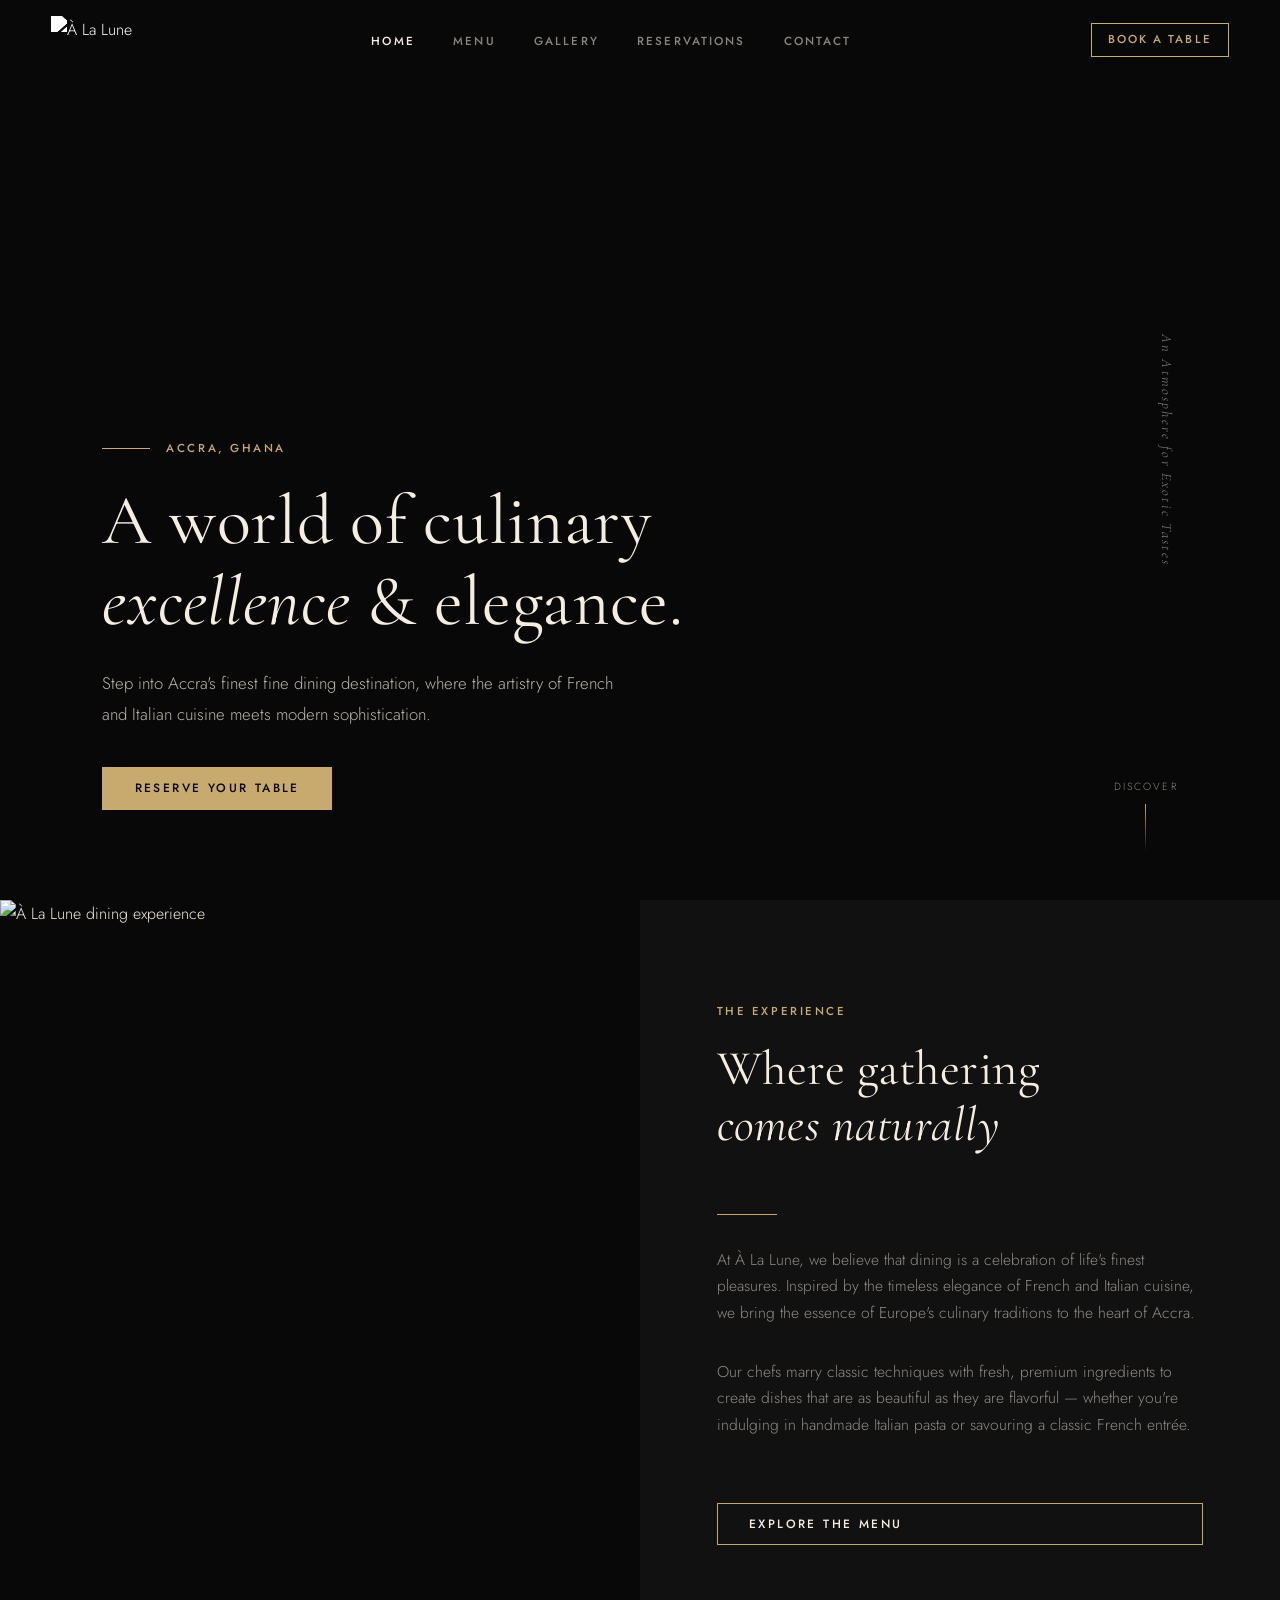
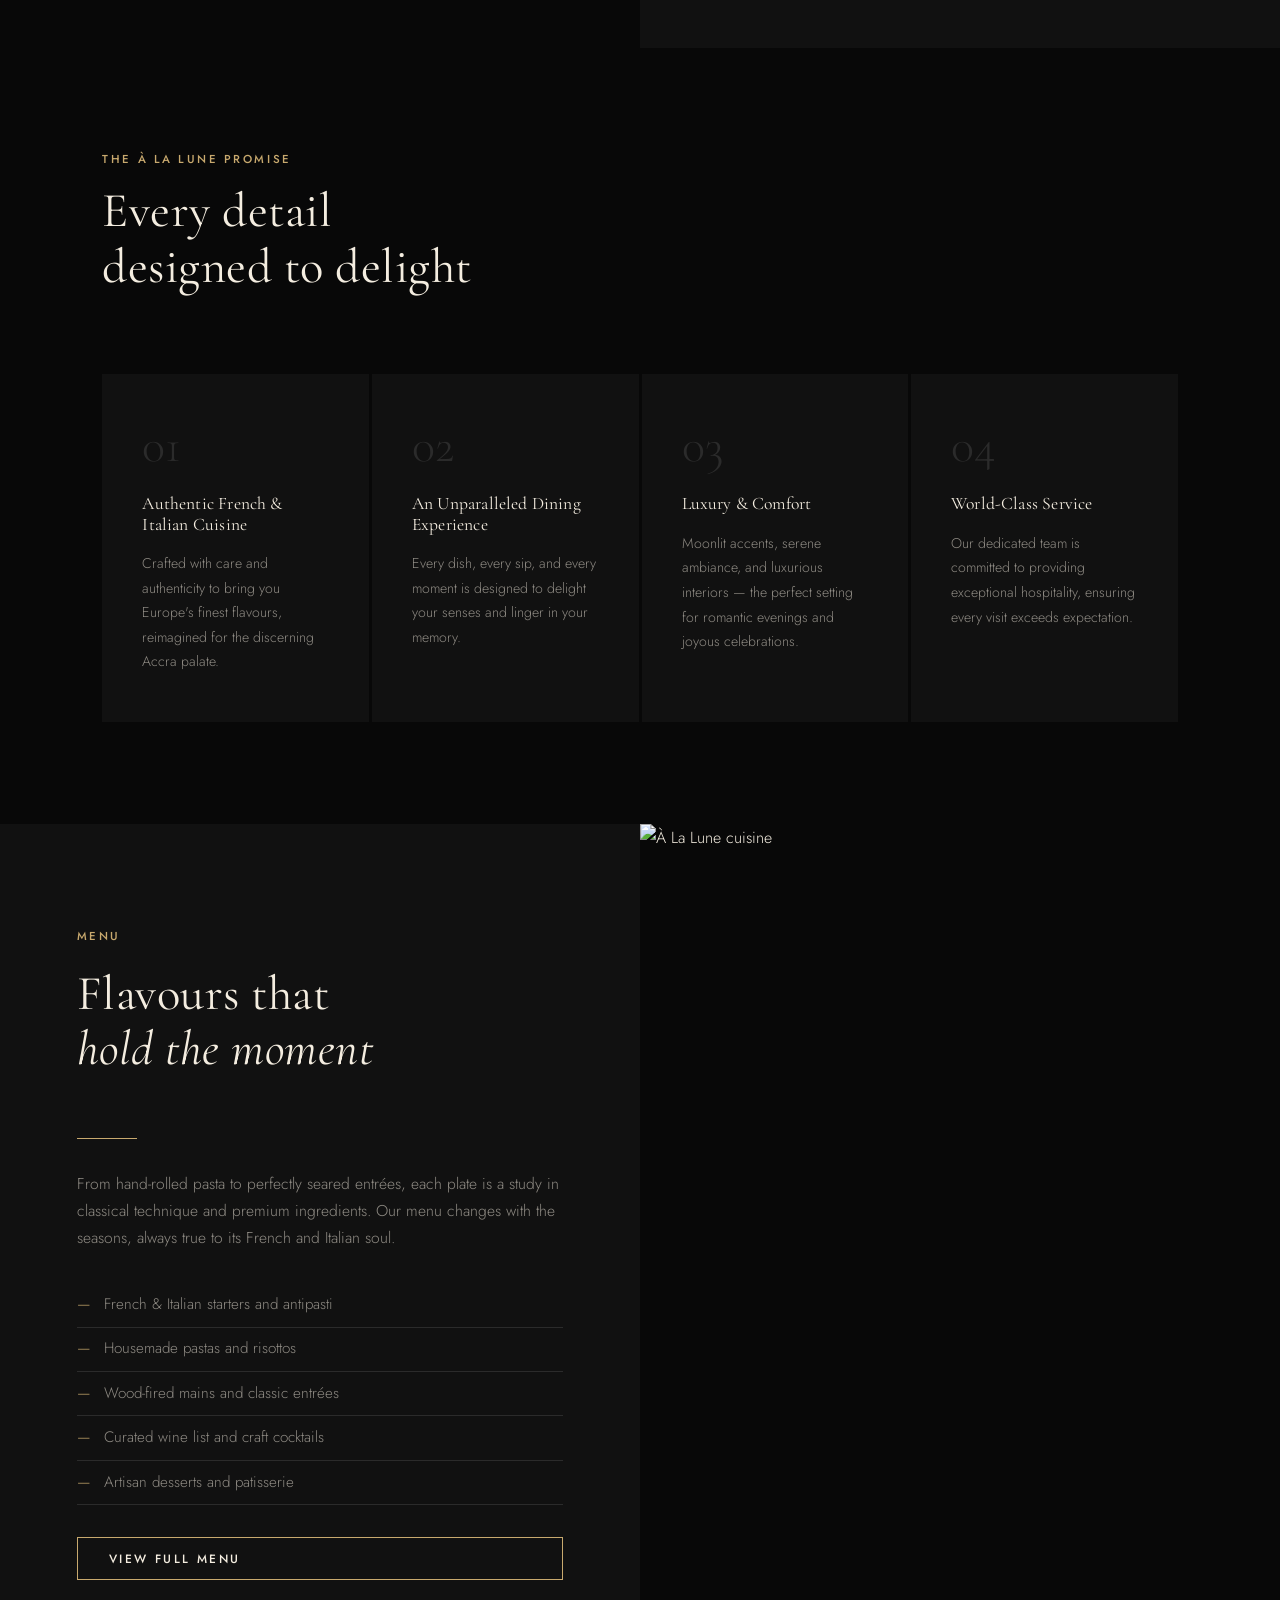
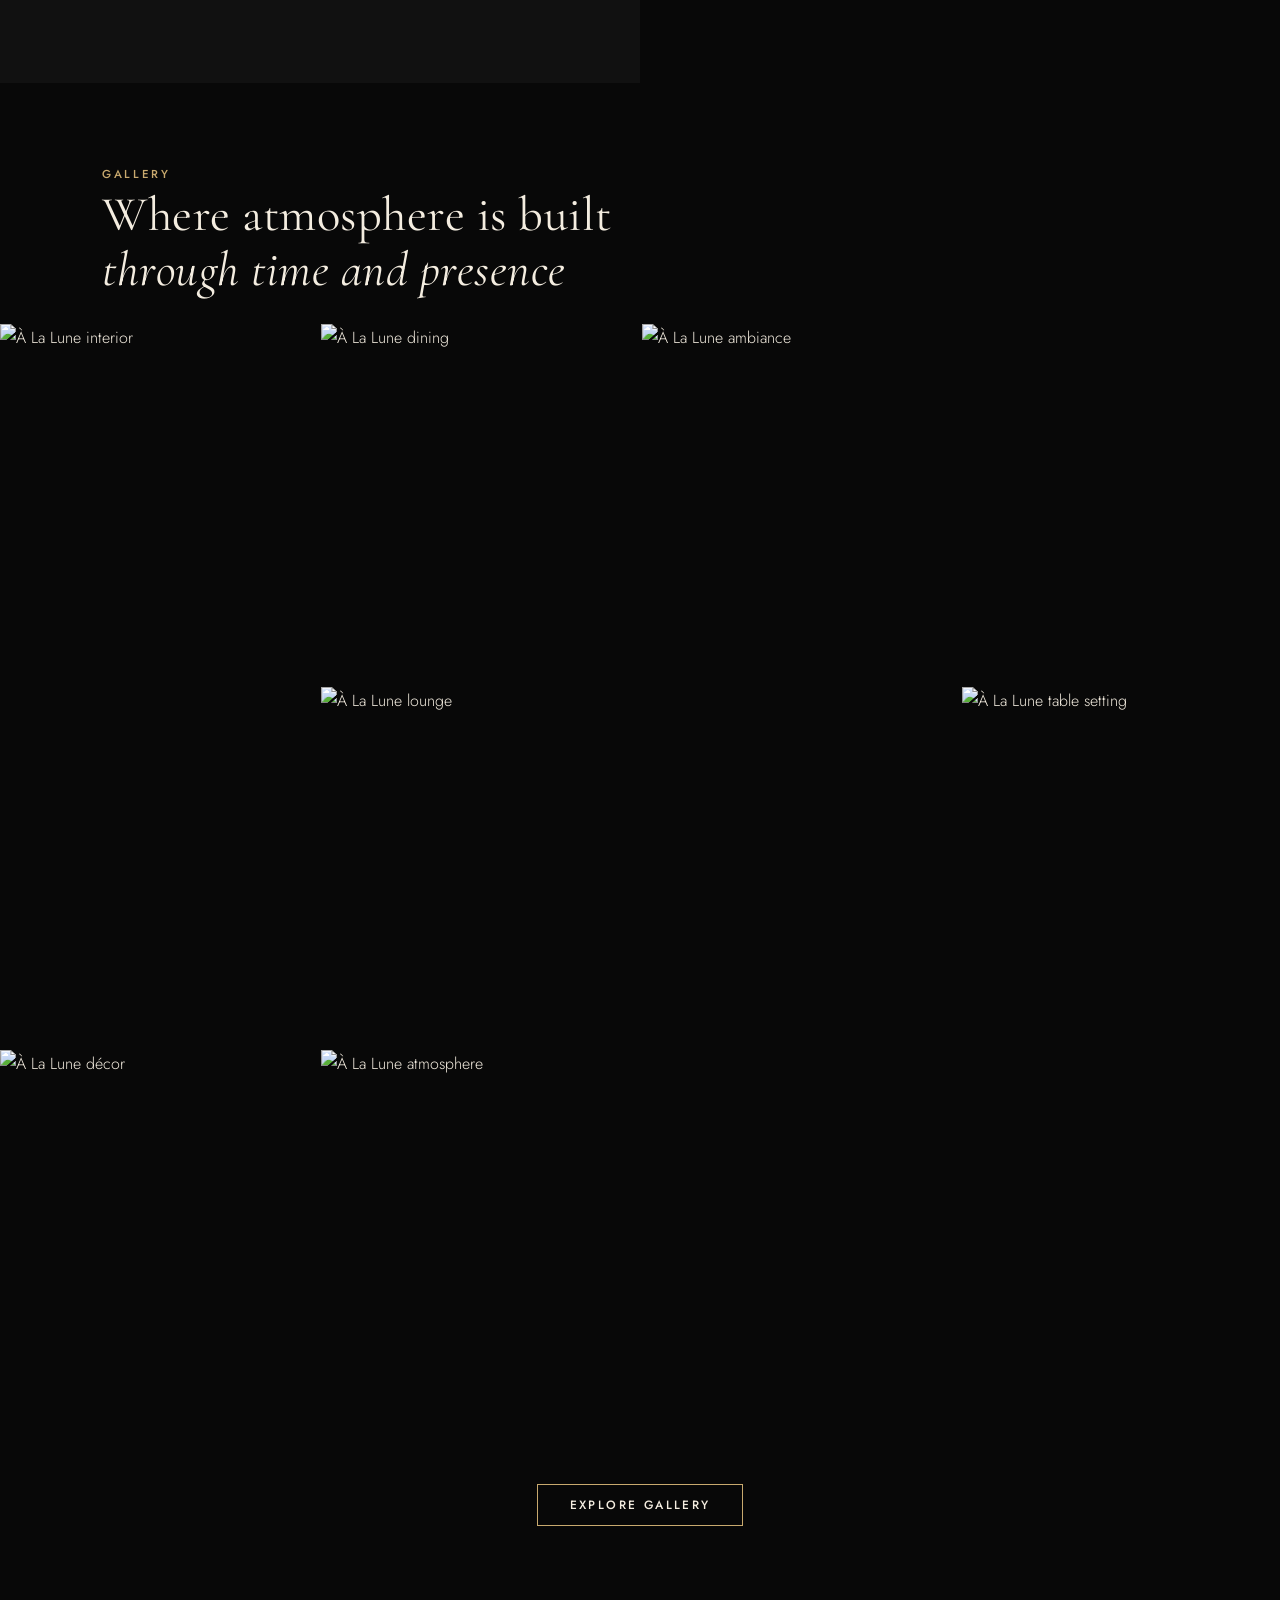
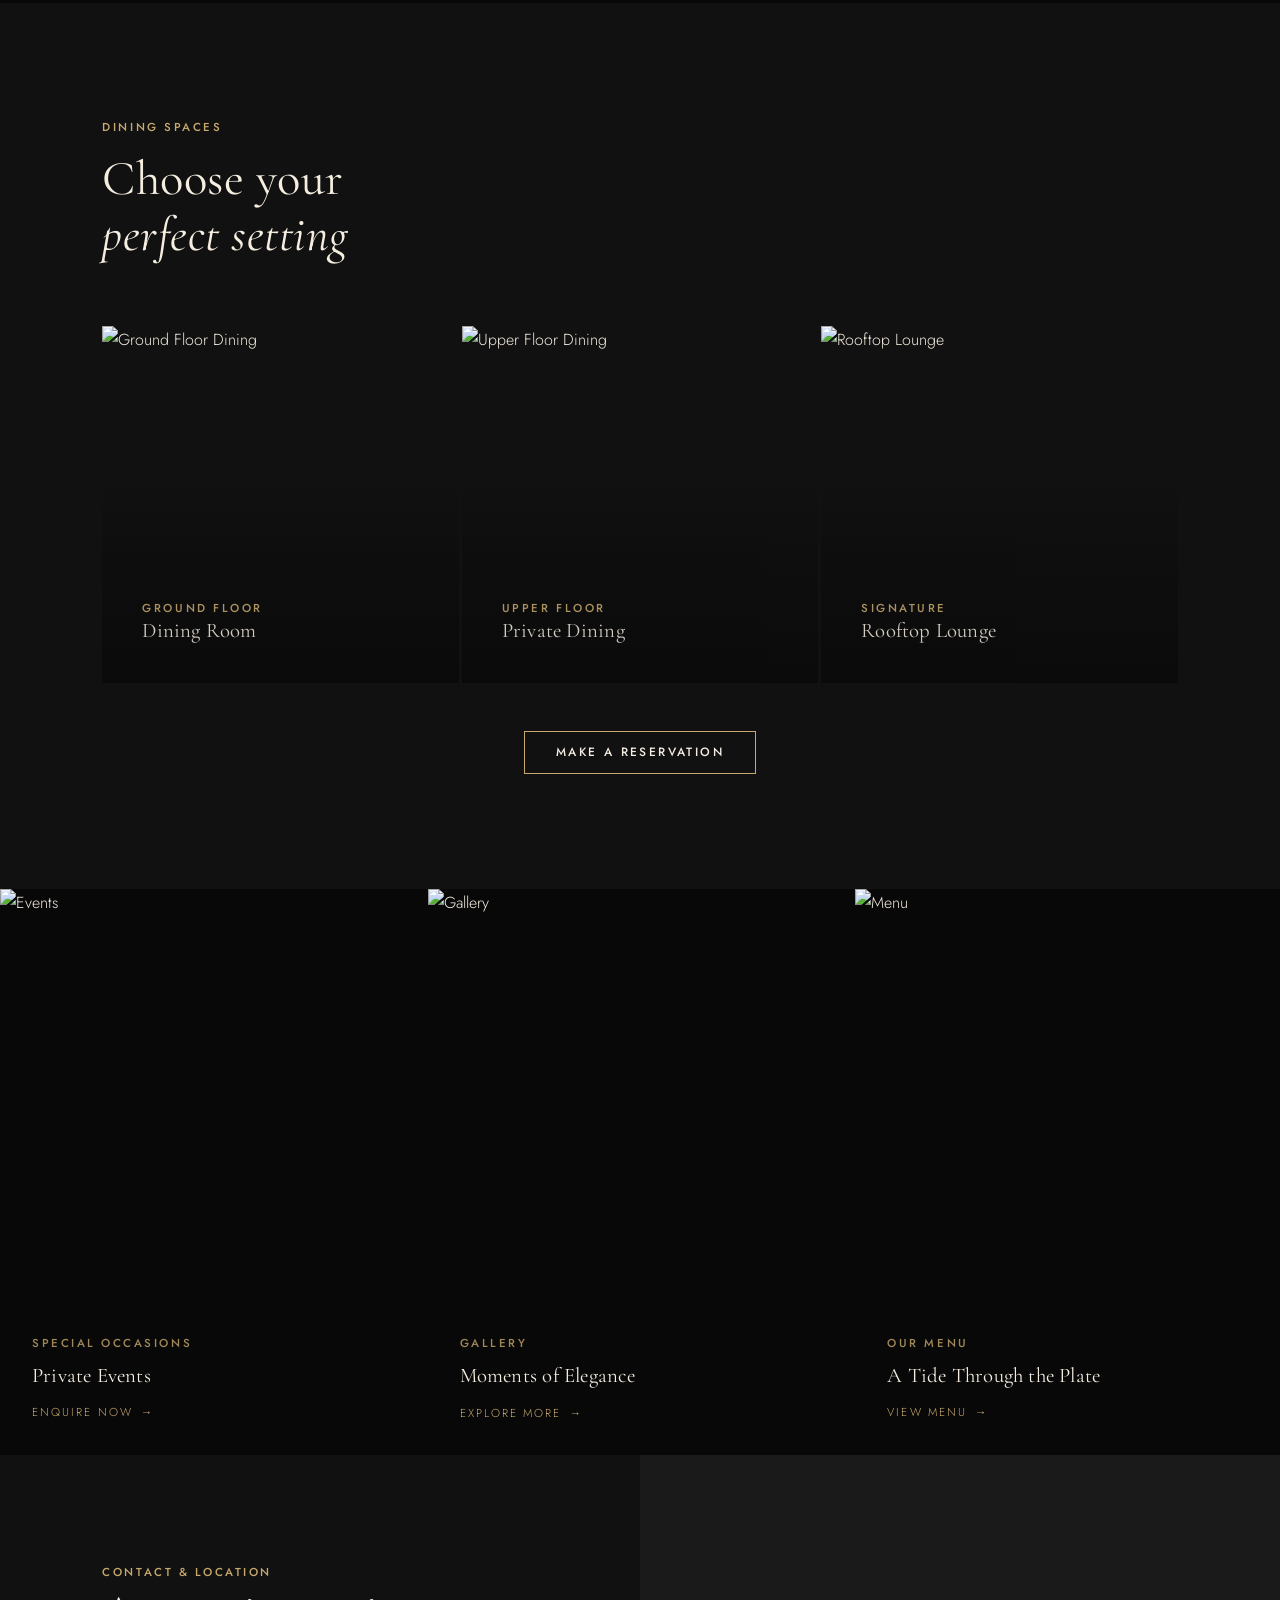
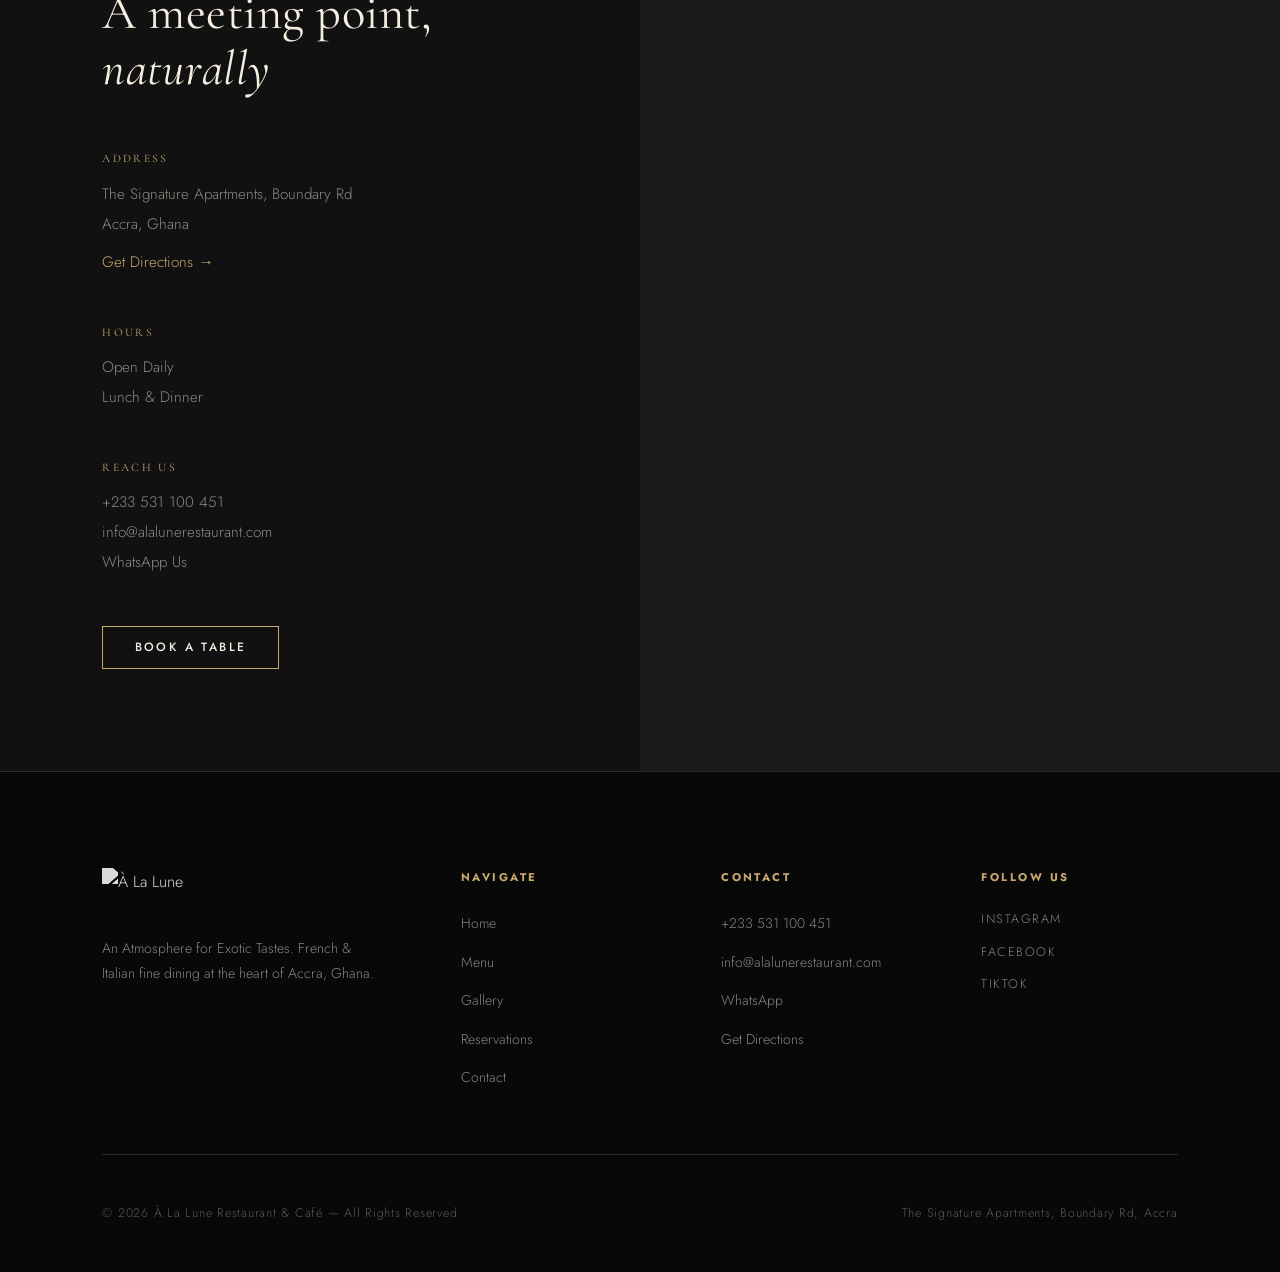
==== index.html @ 57cb0e0a "feat: initial À La Lune website rebuild - 5-page static site (index, menu, gallery, reservations, co" ====
<!DOCTYPE html>
<html lang="en">
<head>
  <meta charset="UTF-8" />
  <meta name="viewport" content="width=device-width, initial-scale=1.0" />
  <title>À La Lune Restaurant — An Atmosphere for Exotic Tastes</title>
  <meta name="description" content="Accra's finest French & Italian fine dining destination. Step into timeless elegance at À La Lune Restaurant & Café." />

  <!-- Fonts -->
  <link rel="preconnect" href="https://fonts.googleapis.com" />
  <link rel="preconnect" href="https://fonts.gstatic.com" crossorigin />
  <link href="https://fonts.googleapis.com/css2?family=Cormorant+Garamond:ital,wght@0,300;0,400;0,500;1,300;1,400&family=Jost:wght@200;300;400;500&display=swap" rel="stylesheet" />

  <link rel="stylesheet" href="css/styles.css" />
  <link rel="icon" href="media/Official-Logo.png" />
</head>
<body>

  <!-- ===== NAV ===== -->
  <nav class="site-nav">
    <a href="index.html" class="nav-logo">
      <img src="https://alalunerestaurant.com/wp-content/uploads/2024/12/Official-Logo.png" alt="À La Lune" />
    </a>

    <ul class="nav-links">
      <li><a href="index.html" class="active">Home</a></li>
      <li><a href="menu.html">Menu</a></li>
      <li><a href="gallery.html">Gallery</a></li>
      <li><a href="reservations.html">Reservations</a></li>
      <li><a href="contact.html">Contact</a></li>
    </ul>

    <div class="nav-right">
      <a href="reservations.html" class="nav-book">Book a Table</a>
      <button class="nav-toggle" aria-label="Open menu">
        <span></span><span></span><span></span>
      </button>
    </div>
  </nav>

  <!-- Mobile Drawer -->
  <div class="nav-overlay"></div>
  <nav class="nav-drawer">
    <button class="drawer-close" aria-label="Close">✕</button>
    <a href="index.html">Home</a>
    <a href="menu.html">Menu</a>
    <a href="gallery.html">Gallery</a>
    <a href="reservations.html">Reservations</a>
    <a href="contact.html">Contact</a>
  </nav>

  <!-- ===== HERO ===== -->
  <section class="hero">
    <div class="hero-bg"
         data-src="https://alalunerestaurant.com/wp-content/uploads/2025/02/a-la-lune-welcome-new.jpg"
         style="background-image: url('https://alalunerestaurant.com/wp-content/uploads/2025/02/a-la-lune-welcome-new.jpg');"></div>
    <div class="hero-overlay"></div>

    <div class="hero-content">
      <div class="hero-eyebrow">
        <span class="label">Accra, Ghana</span>
      </div>
      <h1>A world of culinary<br /><em>excellence</em> &amp; elegance.</h1>
      <p>Step into Accra's finest fine dining destination, where the artistry of French and Italian cuisine meets modern sophistication.</p>
      <a href="reservations.html" class="btn btn-solid">Reserve Your Table</a>
    </div>

    <span class="hero-tagline">An Atmosphere for Exotic Tastes</span>
    <div class="scroll-hint">Discover</div>
  </section>

  <!-- ===== INTRO / EXPERIENCE ===== -->
  <section class="split">
    <div class="split-img">
      <img src="https://alalunerestaurant.com/wp-content/uploads/2025/02/a-la-lune-about-us.jpg"
           alt="À La Lune dining experience"
           loading="lazy" />
    </div>
    <div class="split-text">
      <span class="label">The Experience</span>
      <h2>Where gathering<br /><em>comes naturally</em></h2>
      <div class="divider"></div>
      <p>At À La Lune, we believe that dining is a celebration of life's finest pleasures. Inspired by the timeless elegance of French and Italian cuisine, we bring the essence of Europe's culinary traditions to the heart of Accra.</p>
      <p>Our chefs marry classic techniques with fresh, premium ingredients to create dishes that are as beautiful as they are flavorful — whether you're indulging in handmade Italian pasta or savouring a classic French entrée.</p>
      <a href="menu.html" class="btn mt-2">Explore the Menu</a>
    </div>
  </section>

  <!-- ===== PROMISES ===== -->
  <section class="promises">
    <div class="section-header fade-up">
      <span class="label">The À La Lune Promise</span>
      <h2>Every detail<br />designed to delight</h2>
    </div>
    <div class="promises-grid">
      <div class="promise-item fade-up">
        <div class="promise-num">01</div>
        <h4>Authentic French &amp; Italian Cuisine</h4>
        <p>Crafted with care and authenticity to bring you Europe's finest flavours, reimagined for the discerning Accra palate.</p>
      </div>
      <div class="promise-item fade-up">
        <div class="promise-num">02</div>
        <h4>An Unparalleled Dining Experience</h4>
        <p>Every dish, every sip, and every moment is designed to delight your senses and linger in your memory.</p>
      </div>
      <div class="promise-item fade-up">
        <div class="promise-num">03</div>
        <h4>Luxury &amp; Comfort</h4>
        <p>Moonlit accents, serene ambiance, and luxurious interiors — the perfect setting for romantic evenings and joyous celebrations.</p>
      </div>
      <div class="promise-item fade-up">
        <div class="promise-num">04</div>
        <h4>World-Class Service</h4>
        <p>Our dedicated team is committed to providing exceptional hospitality, ensuring every visit exceeds expectation.</p>
      </div>
    </div>
  </section>

  <!-- ===== MENU PREVIEW ===== -->
  <section class="split reverse">
    <div class="split-img">
      <img src="https://alalunerestaurant.com/wp-content/uploads/2024/12/la_0000_DSC_7883.jpg"
           alt="À La Lune cuisine"
           loading="lazy" />
    </div>
    <div class="split-text">
      <span class="label">Menu</span>
      <h2>Flavours that<br /><em>hold the moment</em></h2>
      <div class="divider"></div>
      <p>From hand-rolled pasta to perfectly seared entrées, each plate is a study in classical technique and premium ingredients. Our menu changes with the seasons, always true to its French and Italian soul.</p>
      <ul>
        <li>French &amp; Italian starters and antipasti</li>
        <li>Housemade pastas and risottos</li>
        <li>Wood-fired mains and classic entrées</li>
        <li>Curated wine list and craft cocktails</li>
        <li>Artisan desserts and patisserie</li>
      </ul>
      <a href="menu.html" class="btn">View Full Menu</a>
    </div>
  </section>

  <!-- ===== GALLERY GRID ===== -->
  <section class="section-flush">
    <div style="padding: 6vw 8vw 2vw;" class="fade-up">
      <span class="label">Gallery</span>
      <h2>Where atmosphere is built<br /><em>through time and presence</em></h2>
    </div>
    <div class="gallery-grid">
      <div class="g-item tall">
        <img src="https://alalunerestaurant.com/wp-content/uploads/2024/12/la_0001_DSC_7782-1.jpg" alt="À La Lune interior" loading="lazy" />
      </div>
      <div class="g-item">
        <img src="https://alalunerestaurant.com/wp-content/uploads/2024/12/la_0002_DSC_7771.jpg" alt="À La Lune dining" loading="lazy" />
      </div>
      <div class="g-item">
        <img src="https://alalunerestaurant.com/wp-content/uploads/2024/12/la_0003_DSC_7757.jpg" alt="À La Lune ambiance" loading="lazy" />
      </div>
      <div class="g-item wide">
        <img src="https://alalunerestaurant.com/wp-content/uploads/2024/12/la_0004_DSC_7749.jpg" alt="À La Lune lounge" loading="lazy" />
      </div>
      <div class="g-item">
        <img src="https://alalunerestaurant.com/wp-content/uploads/2024/12/la_0005_DSC_7738.jpg" alt="À La Lune table setting" loading="lazy" />
      </div>
      <div class="g-item">
        <img src="https://alalunerestaurant.com/wp-content/uploads/2024/12/la_0006_DSC_7733.jpg" alt="À La Lune décor" loading="lazy" />
      </div>
      <div class="g-item">
        <img src="https://alalunerestaurant.com/wp-content/uploads/2024/12/la_0007_DSC_7730.jpg" alt="À La Lune atmosphere" loading="lazy" />
      </div>
    </div>
    <div style="padding: 2vw 8vw 6vw; text-align: center;">
      <a href="gallery.html" class="btn mt-3">Explore Gallery</a>
    </div>
  </section>

  <!-- ===== DINING SPACES ===== -->
  <section class="section" style="background: var(--deep);">
    <div class="section-header fade-up">
      <span class="label">Dining Spaces</span>
      <h2>Choose your<br /><em>perfect setting</em></h2>
    </div>
    <div class="spaces-grid">
      <div class="space-card fade-up">
        <img src="https://alalunerestaurant.com/wp-content/uploads/2024/12/Lune_0001_Option-1-400x400.jpg"
             alt="Ground Floor Dining" loading="lazy" />
        <div class="space-card-body">
          <span class="label">Ground Floor</span>
          <h3>Dining Room</h3>
        </div>
      </div>
      <div class="space-card fade-up">
        <img src="https://alalunerestaurant.com/wp-content/uploads/2024/12/Lune_0002_Option-2-400x400.jpg"
             alt="Upper Floor Dining" loading="lazy" />
        <div class="space-card-body">
          <span class="label">Upper Floor</span>
          <h3>Private Dining</h3>
        </div>
      </div>
      <div class="space-card fade-up">
        <img src="https://alalunerestaurant.com/wp-content/uploads/2024/12/Lune_0000_Option-3-400x400.jpg"
             alt="Rooftop Lounge" loading="lazy" />
        <div class="space-card-body">
          <span class="label">Signature</span>
          <h3>Rooftop Lounge</h3>
        </div>
      </div>
    </div>
    <div style="text-align: center; margin-top: 3rem;">
      <a href="reservations.html" class="btn">Make a Reservation</a>
    </div>
  </section>

  <!-- ===== CARDS: PAGES ===== -->
  <section class="section-flush">
    <div class="card-grid">
      <div class="card">
        <img src="https://alalunerestaurant.com/wp-content/uploads/2024/12/la_0008_DSC_7725.jpg"
             alt="Events" loading="lazy" />
        <div class="card-body">
          <span class="label">Special Occasions</span>
          <h3>Private Events</h3>
          <a href="reservations.html" class="card-link">enquire now</a>
        </div>
      </div>
      <div class="card">
        <img src="https://alalunerestaurant.com/wp-content/uploads/2024/12/la_0009_DSC_7716.jpg"
             alt="Gallery" loading="lazy" />
        <div class="card-body">
          <span class="label">Gallery</span>
          <h3>Moments of Elegance</h3>
          <a href="gallery.html" class="card-link">explore more</a>
        </div>
      </div>
      <div class="card">
        <img src="https://alalunerestaurant.com/wp-content/uploads/2024/12/la_0010_DSC_7711.jpg"
             alt="Menu" loading="lazy" />
        <div class="card-body">
          <span class="label">Our Menu</span>
          <h3>A Tide Through the Plate</h3>
          <a href="menu.html" class="card-link">view menu</a>
        </div>
      </div>
    </div>
  </section>

  <!-- ===== CONTACT STRIP ===== -->
  <section class="contact-section">
    <div class="contact-info fade-up">
      <div>
        <span class="label">Contact &amp; Location</span>
        <h2>A meeting point,<br /><em>naturally</em></h2>
      </div>
      <div class="contact-group">
        <h4>Address</h4>
        <p>The Signature Apartments, Boundary Rd<br />Accra, Ghana</p>
        <a href="https://www.google.com/maps/dir//a+la+lune+restaurant+%26+cafe/data=!4m6!4m5!1m1!4e2!1m2!1m1!1s0xfdf9b137cbe9655:0xc71b8f61a01fc8d2?sa=X&ved=1t:3061&ictx=111" target="_blank" rel="noopener" style="color: var(--gold); margin-top: 0.5rem;">
          Get Directions →
        </a>
      </div>
      <div class="contact-group">
        <h4>Hours</h4>
        <p>Open Daily<br />Lunch &amp; Dinner</p>
      </div>
      <div class="contact-group">
        <h4>Reach Us</h4>
        <a href="tel:+233531100451">+233 531 100 451</a>
        <a href="mailto:info@alalunerestaurant.com">info@alalunerestaurant.com</a>
        <a href="https://wa.me/233531100451" target="_blank" rel="noopener">WhatsApp Us</a>
      </div>
      <a href="reservations.html" class="btn" style="align-self: flex-start;">Book a Table</a>
    </div>
    <div class="contact-map">
      <iframe
        src="https://www.google.com/maps/embed?pb=!1m18!1m12!1m3!1d3970.8!2d-0.195!3d5.56!2m3!1f0!2f0!3f0!3m2!1i1024!2i768!4f13.1!3m3!1m2!1s0xfdf9b137cbe9655%3A0xc71b8f61a01fc8d2!2s%C3%80%20La%20Lune%20Restaurant%20%26%20Caf%C3%A9!5e0!3m2!1sen!2sgh!4v1700000000000!5m2!1sen!2sgh"
        title="À La Lune Location"
        allowfullscreen
        loading="lazy">
      </iframe>
    </div>
  </section>

  <!-- ===== FOOTER ===== -->
  <footer class="site-footer">
    <div class="footer-brand">
      <img src="https://alalunerestaurant.com/wp-content/uploads/2024/12/Official-Logo.png" alt="À La Lune" />
      <p>An Atmosphere for Exotic Tastes. French &amp; Italian fine dining at the heart of Accra, Ghana.</p>
    </div>

    <div class="footer-col">
      <h5>Navigate</h5>
      <ul>
        <li><a href="index.html">Home</a></li>
        <li><a href="menu.html">Menu</a></li>
        <li><a href="gallery.html">Gallery</a></li>
        <li><a href="reservations.html">Reservations</a></li>
        <li><a href="contact.html">Contact</a></li>
      </ul>
    </div>

    <div class="footer-col">
      <h5>Contact</h5>
      <ul>
        <li><a href="tel:+233531100451">+233 531 100 451</a></li>
        <li><a href="mailto:info@alalunerestaurant.com">info@alalunerestaurant.com</a></li>
        <li><a href="https://wa.me/233531100451" target="_blank">WhatsApp</a></li>
        <li><a href="https://www.google.com/maps/dir//a+la+lune+restaurant" target="_blank">Get Directions</a></li>
      </ul>
    </div>

    <div class="footer-col">
      <h5>Follow Us</h5>
      <div class="footer-social" style="flex-direction: column; gap: 0.7rem;">
        <a href="https://www.instagram.com/alalune.signature" target="_blank">Instagram</a>
        <a href="https://www.facebook.com/alalune.signature" target="_blank">Facebook</a>
        <a href="https://www.tiktok.com/@alalune.signature" target="_blank">TikTok</a>
      </div>
    </div>

    <div class="footer-bottom">
      <p>© 2026 À La Lune Restaurant &amp; Café — All Rights Reserved</p>
      <p>The Signature Apartments, Boundary Rd, Accra</p>
    </div>
  </footer>

  <!-- Lightbox -->
  <div class="lightbox">
    <button class="lb-close">✕</button>
    <button class="lb-prev">‹</button>
    <img src="" alt="" />
    <button class="lb-next">›</button>
  </div>

  <script src="js/main.js"></script>
</body>
</html>
---- css/styles.css ----
/* ============================
   À LA LUNE — Global Styles
   Design: Close clone of ballenacabo.com
   ============================ */

/* ---------- Reset & Base ---------- */
*, *::before, *::after { box-sizing: border-box; margin: 0; padding: 0; }

:root {
  --black: #080808;
  --deep: #111111;
  --dark: #1a1a1a;
  --mid: #2b2b2b;
  --cream: #f4ede0;
  --warm-white: #faf7f2;
  --gold: #c8a96e;
  --gold-light: #d9bc8b;
  --gold-dark: #a8864a;
  --text: #f4ede0;
  --text-muted: rgba(244, 237, 224, 0.55);
  --text-subtle: rgba(244, 237, 224, 0.35);

  --font-serif: 'Cormorant Garamond', 'Georgia', serif;
  --font-sans: 'Jost', 'Helvetica Neue', Arial, sans-serif;

  --nav-h: 80px;
  --transition: 0.45s cubic-bezier(0.25, 0.46, 0.45, 0.94);
}

html { scroll-behavior: smooth; font-size: 16px; }

body {
  background: var(--black);
  color: var(--text);
  font-family: var(--font-sans);
  font-weight: 300;
  line-height: 1.7;
  -webkit-font-smoothing: antialiased;
  overflow-x: hidden;
}

img { display: block; max-width: 100%; height: auto; }
a { text-decoration: none; color: inherit; }
ul { list-style: none; }

/* ---------- Typography ---------- */
h1, h2, h3, h4 {
  font-family: var(--font-serif);
  font-weight: 400;
  line-height: 1.15;
  letter-spacing: 0.01em;
}
h1 { font-size: clamp(2.6rem, 5.5vw, 5rem); }
h2 { font-size: clamp(2rem, 3.8vw, 3.4rem); }
h3 { font-size: clamp(1.4rem, 2.5vw, 2rem); }
h4 { font-size: clamp(1.1rem, 1.8vw, 1.4rem); }

.label {
  font-family: var(--font-sans);
  font-size: 0.72rem;
  font-weight: 500;
  letter-spacing: 0.22em;
  text-transform: uppercase;
  color: var(--gold);
}

.serif-italic {
  font-family: var(--font-serif);
  font-style: italic;
  font-weight: 300;
}

/* ---------- Buttons ---------- */
.btn {
  display: inline-block;
  padding: 0.85em 2.6em;
  border: 1px solid var(--gold);
  color: var(--cream);
  font-family: var(--font-sans);
  font-size: 0.75rem;
  font-weight: 500;
  letter-spacing: 0.2em;
  text-transform: uppercase;
  transition: background var(--transition), color var(--transition);
  cursor: pointer;
  background: transparent;
}
.btn:hover { background: var(--gold); color: var(--black); }

.btn-solid {
  background: var(--gold);
  color: var(--black);
}
.btn-solid:hover { background: var(--gold-light); }

/* ---------- Nav ---------- */
.site-nav {
  position: fixed;
  top: 0; left: 0; right: 0;
  z-index: 100;
  display: flex;
  align-items: center;
  justify-content: space-between;
  padding: 0 4vw;
  height: var(--nav-h);
  transition: background var(--transition), backdrop-filter var(--transition);
}
.site-nav.scrolled {
  background: rgba(8,8,8,0.92);
  backdrop-filter: blur(12px);
}

.nav-logo img {
  height: 48px;
  width: auto;
  filter: brightness(0) invert(1);
  transition: opacity var(--transition);
}
.nav-logo img:hover { opacity: 0.75; }

.nav-links {
  display: flex;
  gap: 2.4rem;
  align-items: center;
}
.nav-links a {
  font-size: 0.73rem;
  font-weight: 500;
  letter-spacing: 0.18em;
  text-transform: uppercase;
  color: var(--text-muted);
  transition: color var(--transition);
}
.nav-links a:hover, .nav-links a.active { color: var(--cream); }

.nav-right {
  display: flex;
  align-items: center;
  gap: 1.6rem;
}
.nav-book {
  font-size: 0.72rem;
  font-weight: 500;
  letter-spacing: 0.18em;
  text-transform: uppercase;
  color: var(--gold);
  border: 1px solid var(--gold);
  padding: 0.55em 1.4em;
  transition: background var(--transition), color var(--transition);
}
.nav-book:hover { background: var(--gold); color: var(--black); }

/* Hamburger */
.nav-toggle {
  display: none;
  flex-direction: column;
  gap: 5px;
  cursor: pointer;
  padding: 4px;
  background: none;
  border: none;
}
.nav-toggle span {
  display: block;
  width: 26px;
  height: 1.5px;
  background: var(--cream);
  transition: transform var(--transition), opacity var(--transition);
}

/* Mobile nav drawer */
.nav-drawer {
  position: fixed;
  top: 0; right: 0;
  width: min(360px, 85vw);
  height: 100vh;
  background: var(--deep);
  z-index: 200;
  padding: 6rem 3rem 3rem;
  transform: translateX(100%);
  transition: transform var(--transition);
  display: flex;
  flex-direction: column;
  gap: 2.4rem;
}
.nav-drawer.open { transform: translateX(0); }
.nav-drawer a {
  font-family: var(--font-serif);
  font-size: 1.8rem;
  color: var(--cream);
  border-bottom: 1px solid var(--mid);
  padding-bottom: 1rem;
  display: block;
  transition: color var(--transition);
}
.nav-drawer a:hover { color: var(--gold); }
.drawer-close {
  position: absolute;
  top: 1.8rem; right: 2rem;
  background: none; border: none;
  color: var(--cream);
  font-size: 1.6rem;
  cursor: pointer;
}
.nav-overlay {
  position: fixed;
  inset: 0;
  background: rgba(0,0,0,0.5);
  z-index: 150;
  opacity: 0;
  pointer-events: none;
  transition: opacity var(--transition);
}
.nav-overlay.show { opacity: 1; pointer-events: all; }

/* ---------- Hero ---------- */
.hero {
  position: relative;
  height: 100svh;
  min-height: 600px;
  overflow: hidden;
  display: flex;
  align-items: flex-end;
  padding-bottom: 10vh;
}

.hero-bg {
  position: absolute;
  inset: 0;
  background-size: cover;
  background-position: center;
  transform: scale(1.05);
  transition: transform 12s ease-out;
}
.hero-bg.loaded { transform: scale(1); }

.hero-overlay {
  position: absolute;
  inset: 0;
  background: linear-gradient(
    to bottom,
    rgba(8,8,8,0.25) 0%,
    rgba(8,8,8,0.1) 35%,
    rgba(8,8,8,0.6) 80%,
    rgba(8,8,8,0.85) 100%
  );
}

.hero-content {
  position: relative;
  z-index: 2;
  padding: 0 8vw;
  max-width: 820px;
}

.hero-eyebrow {
  display: flex;
  align-items: center;
  gap: 1rem;
  margin-bottom: 1.4rem;
}
.hero-eyebrow::before {
  content: '';
  display: block;
  width: 48px;
  height: 1px;
  background: var(--gold);
}

.hero-content h1 {
  color: var(--cream);
  margin-bottom: 1.6rem;
}

.hero-content p {
  font-size: 1.05rem;
  color: rgba(244,237,224,0.75);
  max-width: 520px;
  margin-bottom: 2.4rem;
  line-height: 1.8;
}

.hero-tagline {
  position: absolute;
  top: 50%;
  right: 8vw;
  transform: translateY(-50%);
  writing-mode: vertical-rl;
  font-family: var(--font-serif);
  font-style: italic;
  font-size: 0.9rem;
  color: var(--text-muted);
  letter-spacing: 0.15em;
  z-index: 2;
}

/* Scroll indicator */
.scroll-hint {
  position: absolute;
  bottom: 3rem;
  right: 8vw;
  z-index: 2;
  display: flex;
  flex-direction: column;
  align-items: center;
  gap: 0.5rem;
  color: var(--text-muted);
  font-size: 0.65rem;
  letter-spacing: 0.2em;
  text-transform: uppercase;
}
.scroll-hint::after {
  content: '';
  display: block;
  width: 1px;
  height: 48px;
  background: linear-gradient(to bottom, var(--gold), transparent);
  animation: scrollline 2s ease-in-out infinite;
}
@keyframes scrollline {
  0%, 100% { opacity: 1; transform: scaleY(1); }
  50% { opacity: 0.3; transform: scaleY(0.5); }
}

/* ---------- Sections ---------- */
.section { padding: 9vw 8vw; }
.section-sm { padding: 5vw 8vw; }
.section-flush { padding: 0; }

.section-header {
  margin-bottom: 4rem;
}
.section-header .label { margin-bottom: 0.8rem; display: block; }
.section-header h2 { max-width: 660px; }

/* ---------- Split Panels ---------- */
.split {
  display: grid;
  grid-template-columns: 1fr 1fr;
  min-height: 80vh;
}
.split.reverse { direction: rtl; }
.split.reverse > * { direction: ltr; }

.split-img {
  position: relative;
  overflow: hidden;
}
.split-img img {
  width: 100%;
  height: 100%;
  object-fit: cover;
  transition: transform 0.8s ease;
}
.split-img:hover img { transform: scale(1.04); }

.split-text {
  display: flex;
  flex-direction: column;
  justify-content: center;
  padding: 8vw 6vw;
  background: var(--deep);
}
.split-text .label { margin-bottom: 1.2rem; display: block; }
.split-text h2 { margin-bottom: 1.8rem; }
.split-text p { color: var(--text-muted); margin-bottom: 2rem; font-size: 0.98rem; }
.split-text ul {
  margin-bottom: 2rem;
}
.split-text ul li {
  color: var(--text-muted);
  font-size: 0.95rem;
  padding: 0.55rem 0;
  border-bottom: 1px solid var(--mid);
  display: flex;
  gap: 0.8rem;
}
.split-text ul li::before {
  content: '—';
  color: var(--gold);
  flex-shrink: 0;
}

/* ---------- Gallery Grid ---------- */
.gallery-grid {
  display: grid;
  grid-template-columns: repeat(4, 1fr);
  grid-auto-rows: 360px;
  gap: 3px;
}
.gallery-grid .g-item {
  position: relative;
  overflow: hidden;
  cursor: pointer;
}
.gallery-grid .g-item.tall { grid-row: span 2; }
.gallery-grid .g-item.wide { grid-column: span 2; }

.gallery-grid .g-item img {
  width: 100%;
  height: 100%;
  object-fit: cover;
  transition: transform 0.7s ease;
}
.gallery-grid .g-item:hover img { transform: scale(1.06); }
.gallery-grid .g-item::after {
  content: '';
  position: absolute;
  inset: 0;
  background: rgba(8,8,8,0);
  transition: background var(--transition);
}
.gallery-grid .g-item:hover::after { background: rgba(8,8,8,0.25); }

/* ---------- Card Grid ---------- */
.card-grid {
  display: grid;
  grid-template-columns: repeat(3, 1fr);
  gap: 3px;
}
.card {
  position: relative;
  overflow: hidden;
  aspect-ratio: 3/4;
  cursor: pointer;
}
.card img {
  width: 100%;
  height: 100%;
  object-fit: cover;
  transition: transform 0.7s ease;
}
.card:hover img { transform: scale(1.05); }
.card-body {
  position: absolute;
  bottom: 0; left: 0; right: 0;
  padding: 2.5rem 2rem 2rem;
  background: linear-gradient(to top, rgba(8,8,8,0.9) 0%, transparent 100%);
  display: flex;
  flex-direction: column;
  gap: 0.6rem;
}
.card-body .label { color: rgba(200,169,110,0.8); }
.card-body h3 { font-size: 1.3rem; color: var(--cream); }
.card-body .card-link {
  font-size: 0.72rem;
  letter-spacing: 0.18em;
  text-transform: uppercase;
  color: var(--gold);
  margin-top: 0.4rem;
  display: flex;
  align-items: center;
  gap: 0.5rem;
  transition: gap var(--transition);
}
.card:hover .card-link { gap: 0.8rem; }
.card-body .card-link::after { content: '→'; }

/* ---------- Menu Section ---------- */
.menu-preview {
  background: var(--deep);
}
.menu-cols {
  display: grid;
  grid-template-columns: 1fr 2fr;
  gap: 6vw;
  align-items: start;
}
.menu-sticky {
  position: sticky;
  top: calc(var(--nav-h) + 2rem);
}
.menu-categories {
  display: flex;
  flex-direction: column;
  gap: 0.4rem;
  margin-top: 2.5rem;
}
.menu-cat-btn {
  background: none;
  border: none;
  color: var(--text-muted);
  font-family: var(--font-sans);
  font-size: 0.75rem;
  letter-spacing: 0.16em;
  text-transform: uppercase;
  padding: 0.9rem 0;
  text-align: left;
  border-bottom: 1px solid var(--mid);
  cursor: pointer;
  transition: color var(--transition);
}
.menu-cat-btn:hover, .menu-cat-btn.active { color: var(--gold); }

.menu-items { margin-top: 1rem; }
.menu-section { display: none; }
.menu-section.active { display: block; }
.menu-section h4 {
  font-family: var(--font-serif);
  font-style: italic;
  font-size: 1.1rem;
  color: var(--gold);
  margin-bottom: 1.8rem;
  padding-bottom: 0.8rem;
  border-bottom: 1px solid var(--mid);
}
.menu-item {
  display: grid;
  grid-template-columns: 1fr auto;
  gap: 1.5rem;
  align-items: baseline;
  padding: 1.2rem 0;
  border-bottom: 1px solid rgba(43,43,43,0.6);
}
.menu-item-name {
  font-family: var(--font-serif);
  font-size: 1.05rem;
  color: var(--cream);
  margin-bottom: 0.3rem;
}
.menu-item-desc {
  font-size: 0.83rem;
  color: var(--text-muted);
  line-height: 1.6;
}
.menu-item-price {
  font-family: var(--font-serif);
  font-size: 0.95rem;
  color: var(--gold);
  white-space: nowrap;
}

/* ---------- About / Promise ---------- */
.promises {
  background: var(--black);
  padding: 8vw;
}
.promises-grid {
  display: grid;
  grid-template-columns: repeat(4, 1fr);
  gap: 3px;
  margin-top: 5rem;
}
.promise-item {
  background: var(--deep);
  padding: 3rem 2.5rem;
  transition: background var(--transition);
}
.promise-item:hover { background: var(--dark); }
.promise-num {
  font-family: var(--font-serif);
  font-size: 3rem;
  color: var(--mid);
  line-height: 1;
  margin-bottom: 1.5rem;
}
.promise-item h4 {
  font-size: 1.1rem;
  color: var(--cream);
  margin-bottom: 1rem;
}
.promise-item p {
  font-size: 0.88rem;
  color: var(--text-muted);
  line-height: 1.75;
}

/* ---------- Video Banner ---------- */
.video-banner {
  position: relative;
  height: 70vh;
  overflow: hidden;
  display: flex;
  align-items: center;
  justify-content: center;
}
.video-banner video {
  position: absolute;
  inset: 0;
  width: 100%;
  height: 100%;
  object-fit: cover;
  opacity: 0.45;
}
.video-banner .vb-overlay {
  position: absolute;
  inset: 0;
  background: rgba(8,8,8,0.5);
}
.video-banner .vb-content {
  position: relative;
  z-index: 2;
  text-align: center;
  padding: 0 4vw;
}
.video-banner .vb-content h2 { margin-bottom: 2rem; }

/* ---------- Contact Section ---------- */
.contact-section {
  background: var(--deep);
  display: grid;
  grid-template-columns: 1fr 1fr;
}
.contact-info {
  padding: 8vw;
  display: flex;
  flex-direction: column;
  gap: 3rem;
}
.contact-info h2 { margin-bottom: 0.5rem; }
.contact-group h4 {
  font-size: 0.72rem;
  letter-spacing: 0.2em;
  text-transform: uppercase;
  color: var(--gold);
  margin-bottom: 0.8rem;
}
.contact-group p, .contact-group a {
  font-size: 0.95rem;
  color: var(--text-muted);
  line-height: 2;
  display: block;
  transition: color var(--transition);
}
.contact-group a:hover { color: var(--cream); }
.contact-map {
  position: relative;
  min-height: 480px;
  background: var(--dark);
  overflow: hidden;
}
.contact-map img {
  width: 100%;
  height: 100%;
  object-fit: cover;
  opacity: 0.6;
}
.contact-map iframe {
  width: 100%;
  height: 100%;
  border: none;
  filter: invert(90%) hue-rotate(180deg) saturate(0.5);
}

/* ---------- Dining Spaces ---------- */
.spaces-grid {
  display: grid;
  grid-template-columns: repeat(3, 1fr);
  gap: 3px;
}
.space-card {
  position: relative;
  overflow: hidden;
  aspect-ratio: 1;
}
.space-card img {
  width: 100%;
  height: 100%;
  object-fit: cover;
  transition: transform 0.7s ease;
}
.space-card:hover img { transform: scale(1.06); }
.space-card-body {
  position: absolute;
  inset: 0;
  background: linear-gradient(to top, rgba(8,8,8,0.85) 0%, transparent 60%);
  display: flex;
  flex-direction: column;
  justify-content: flex-end;
  padding: 2.5rem;
  opacity: 0.85;
  transition: opacity var(--transition);
}
.space-card:hover .space-card-body { opacity: 1; }
.space-card-body h3 { font-size: 1.3rem; }

/* ---------- Footer ---------- */
.site-footer {
  background: var(--black);
  border-top: 1px solid var(--mid);
  padding: 6rem 8vw 3rem;
  display: grid;
  grid-template-columns: 1.5fr 1fr 1fr 1fr;
  gap: 4rem;
}
.footer-brand img {
  height: 44px;
  filter: brightness(0) invert(1);
  margin-bottom: 1.5rem;
  opacity: 0.85;
}
.footer-brand p {
  font-size: 0.88rem;
  color: var(--text-muted);
  line-height: 1.8;
  max-width: 280px;
}
.footer-col h5 {
  font-size: 0.7rem;
  letter-spacing: 0.22em;
  text-transform: uppercase;
  color: var(--gold);
  margin-bottom: 1.4rem;
}
.footer-col ul { display: flex; flex-direction: column; gap: 0.7rem; }
.footer-col ul li a {
  font-size: 0.88rem;
  color: var(--text-muted);
  transition: color var(--transition);
}
.footer-col ul li a:hover { color: var(--cream); }
.footer-social {
  display: flex;
  gap: 1.2rem;
  margin-top: 0.5rem;
}
.footer-social a {
  font-size: 0.78rem;
  letter-spacing: 0.12em;
  text-transform: uppercase;
  color: var(--text-muted);
  transition: color var(--transition);
}
.footer-social a:hover { color: var(--gold); }

.footer-bottom {
  grid-column: 1 / -1;
  padding-top: 3rem;
  border-top: 1px solid var(--mid);
  display: flex;
  justify-content: space-between;
  align-items: center;
}
.footer-bottom p {
  font-size: 0.78rem;
  color: var(--text-subtle);
  letter-spacing: 0.06em;
}

/* ---------- Page Hero (inner pages) ---------- */
.page-hero {
  position: relative;
  height: 55vh;
  min-height: 400px;
  overflow: hidden;
  display: flex;
  align-items: flex-end;
  padding-bottom: 6vh;
}
.page-hero .hero-bg { background-position: center 30%; }
.page-hero .hero-overlay {
  background: linear-gradient(
    to bottom,
    rgba(8,8,8,0.3) 0%,
    rgba(8,8,8,0.7) 100%
  );
}
.page-hero-content {
  position: relative;
  z-index: 2;
  padding: 0 8vw;
}
.page-hero-content .label { margin-bottom: 0.8rem; display: block; }
.page-hero-content h1 { color: var(--cream); }
.page-hero-content p {
  color: var(--text-muted);
  max-width: 560px;
  margin-top: 1rem;
  font-size: 1rem;
}

/* ---------- Reservation Page ---------- */
.res-section {
  display: grid;
  grid-template-columns: 1fr 1fr;
  min-height: 80vh;
}
.res-form-col {
  padding: 8vw 6vw;
  background: var(--deep);
}
.res-form-col h2 { margin-bottom: 0.5rem; }
.res-form-col > p { color: var(--text-muted); margin-bottom: 3rem; font-size: 0.95rem; }

.form-group { margin-bottom: 1.8rem; }
.form-label {
  display: block;
  font-size: 0.7rem;
  letter-spacing: 0.18em;
  text-transform: uppercase;
  color: var(--text-muted);
  margin-bottom: 0.6rem;
}
.form-control {
  width: 100%;
  background: var(--dark);
  border: 1px solid var(--mid);
  color: var(--cream);
  font-family: var(--font-sans);
  font-size: 0.95rem;
  padding: 0.9rem 1.2rem;
  transition: border-color var(--transition);
  appearance: none;
  -webkit-appearance: none;
}
.form-control:focus { outline: none; border-color: var(--gold); }
.form-control::placeholder { color: var(--text-subtle); }
select.form-control { cursor: pointer; }
textarea.form-control { resize: vertical; min-height: 120px; }
.form-row { display: grid; grid-template-columns: 1fr 1fr; gap: 1.2rem; }

.res-info-col {
  background: var(--dark);
  padding: 8vw 6vw;
  display: flex;
  flex-direction: column;
  gap: 3.5rem;
}
.res-info-col .label { margin-bottom: 0.6rem; display: block; }
.res-info-col h3 { font-size: 1.6rem; margin-bottom: 0.5rem; }
.res-info-col p { color: var(--text-muted); font-size: 0.92rem; line-height: 1.8; }
.res-spaces { display: flex; flex-direction: column; gap: 1.2rem; margin-top: 0.5rem; }
.res-space {
  display: flex;
  gap: 1.2rem;
  align-items: center;
  padding: 1rem;
  background: var(--deep);
  border-left: 2px solid var(--gold);
}
.res-space img { width: 64px; height: 64px; object-fit: cover; flex-shrink: 0; }
.res-space-info h5 { font-size: 0.88rem; color: var(--cream); margin-bottom: 0.2rem; }
.res-space-info p { font-size: 0.78rem; color: var(--text-muted); line-height: 1.5; }

/* ---------- Gallery Page ---------- */
.gallery-masonry {
  display: grid;
  grid-template-columns: repeat(3, 1fr);
  gap: 4px;
  padding: 4px;
}
.gm-item {
  overflow: hidden;
  cursor: pointer;
}
.gm-item img {
  width: 100%;
  height: 100%;
  object-fit: cover;
  display: block;
  transition: transform 0.6s ease;
}
.gm-item:hover img { transform: scale(1.05); }
.gm-item:nth-child(4n+1) { grid-row: span 2; }

/* Lightbox */
.lightbox {
  position: fixed;
  inset: 0;
  z-index: 500;
  background: rgba(0,0,0,0.95);
  display: none;
  align-items: center;
  justify-content: center;
  padding: 2rem;
}
.lightbox.open { display: flex; }
.lightbox img { max-width: 90vw; max-height: 90vh; object-fit: contain; }
.lb-close {
  position: absolute;
  top: 1.5rem; right: 2rem;
  font-size: 1.8rem;
  color: var(--cream);
  cursor: pointer;
  background: none; border: none;
  opacity: 0.7;
  transition: opacity var(--transition);
}
.lb-close:hover { opacity: 1; }
.lb-prev, .lb-next {
  position: absolute;
  top: 50%;
  transform: translateY(-50%);
  background: none; border: none;
  color: var(--cream);
  font-size: 2rem;
  cursor: pointer;
  opacity: 0.6;
  padding: 1rem;
  transition: opacity var(--transition);
}
.lb-prev { left: 1rem; }
.lb-next { right: 1rem; }
.lb-prev:hover, .lb-next:hover { opacity: 1; }

/* ---------- Divider ---------- */
.divider {
  width: 60px;
  height: 1px;
  background: var(--gold);
  margin: 2rem 0;
}

/* ---------- Utilities ---------- */
.text-center { text-align: center; }
.text-gold { color: var(--gold); }
.mt-1 { margin-top: 1rem; }
.mt-2 { margin-top: 2rem; }
.mt-3 { margin-top: 3rem; }
.mb-2 { margin-bottom: 2rem; }
.mb-3 { margin-bottom: 3rem; }
.hidden { display: none !important; }
.overlay-dark {
  position: absolute; inset: 0;
  background: rgba(8,8,8,0.5);
}

/* ---------- Animations ---------- */
.fade-up {
  opacity: 0;
  transform: translateY(32px);
  transition: opacity 0.7s ease, transform 0.7s ease;
}
.fade-up.visible { opacity: 1; transform: translateY(0); }
.fade-up:nth-child(2) { transition-delay: 0.1s; }
.fade-up:nth-child(3) { transition-delay: 0.2s; }
.fade-up:nth-child(4) { transition-delay: 0.3s; }

/* ---------- Responsive ---------- */
@media (max-width: 1100px) {
  .gallery-grid { grid-template-columns: repeat(3, 1fr); }
  .promises-grid { grid-template-columns: repeat(2, 1fr); }
  .site-footer { grid-template-columns: 1fr 1fr; gap: 3rem; }
}

@media (max-width: 900px) {
  .split { grid-template-columns: 1fr; min-height: auto; }
  .split-img { aspect-ratio: 16/9; }
  .split.reverse { direction: ltr; }
  .card-grid { grid-template-columns: 1fr 1fr; }
  .contact-section { grid-template-columns: 1fr; }
  .contact-map { min-height: 300px; }
  .res-section { grid-template-columns: 1fr; }
  .menu-cols { grid-template-columns: 1fr; }
  .menu-sticky { position: static; }
  .menu-categories { flex-direction: row; flex-wrap: wrap; gap: 0; }
  .menu-cat-btn { border-bottom: none; border-right: 1px solid var(--mid); padding: 0.6rem 1rem; font-size: 0.68rem; }
}

@media (max-width: 768px) {
  :root { --nav-h: 64px; }
  .nav-links { display: none; }
  .nav-toggle { display: flex; }
  .gallery-grid { grid-template-columns: repeat(2, 1fr); }
  .gallery-grid .g-item.tall { grid-row: span 1; }
  .gallery-grid .g-item.wide { grid-column: span 1; }
  .gallery-masonry { grid-template-columns: 1fr 1fr; }
  .spaces-grid { grid-template-columns: 1fr 1fr; }
  .promises-grid { grid-template-columns: 1fr; }
  .site-footer { grid-template-columns: 1fr; gap: 2.5rem; }
  .footer-bottom { flex-direction: column; gap: 1rem; text-align: center; }
  .hero-tagline { display: none; }
  .video-banner { height: 50vh; }
  h1 { font-size: 2.4rem; }
  h2 { font-size: 1.8rem; }
}

@media (max-width: 480px) {
  .card-grid { grid-template-columns: 1fr; }
  .spaces-grid { grid-template-columns: 1fr; }
  .gallery-masonry { grid-template-columns: 1fr; }
  .gallery-grid { grid-template-columns: 1fr; }
  .form-row { grid-template-columns: 1fr; }
  .section, .section-sm, .promises { padding: 12vw 6vw; }
}
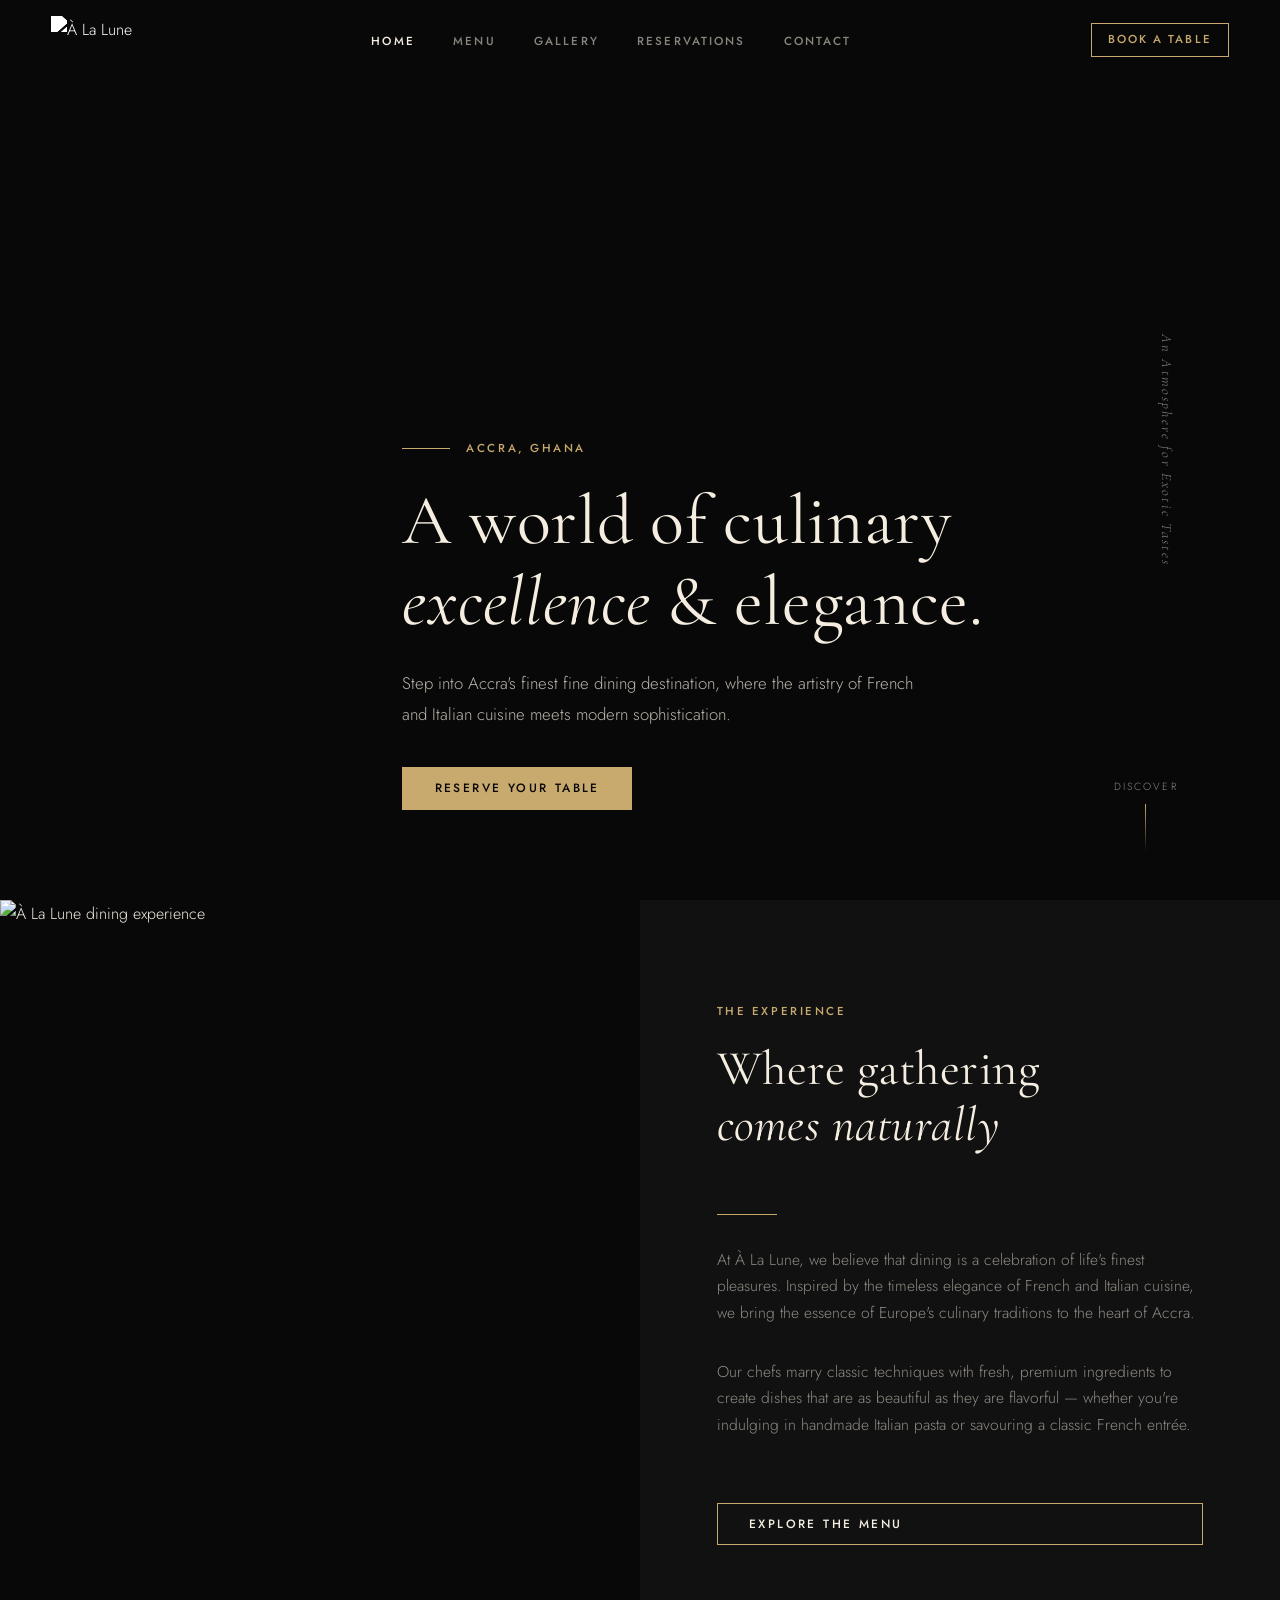
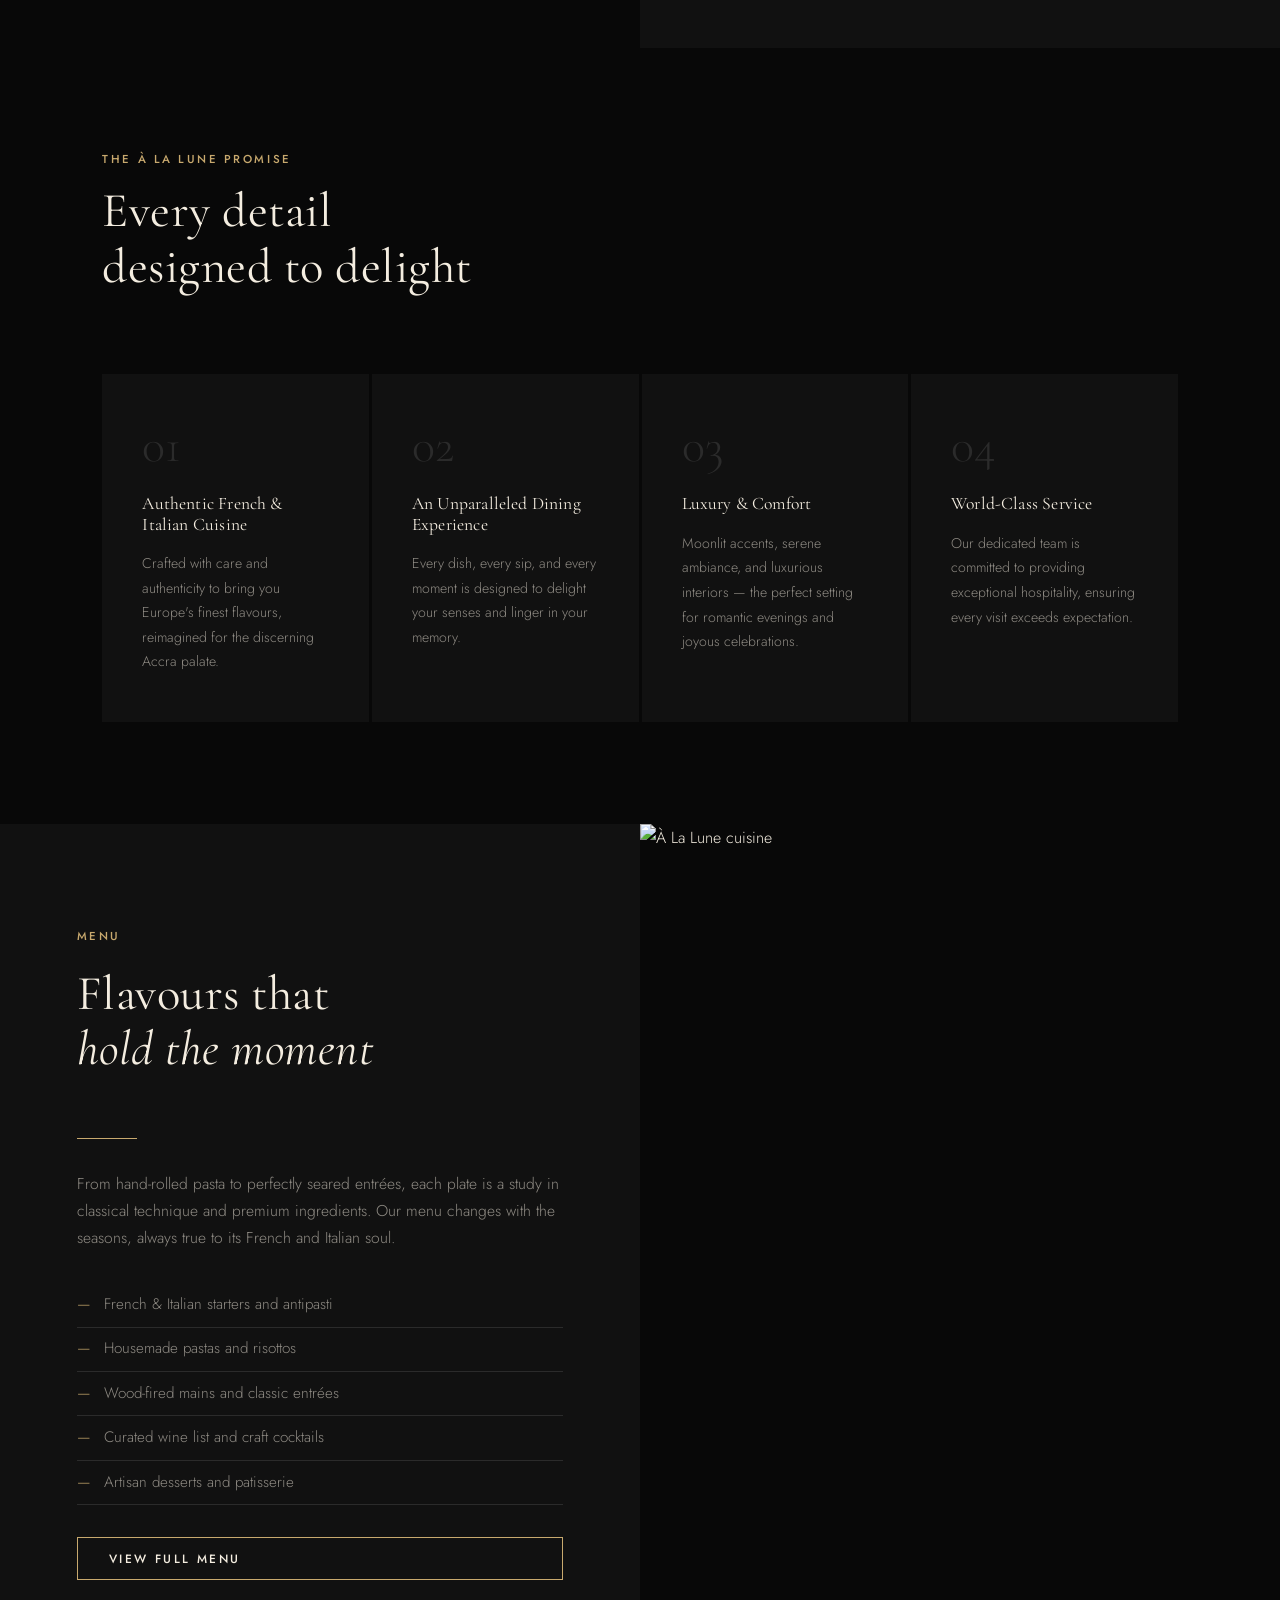
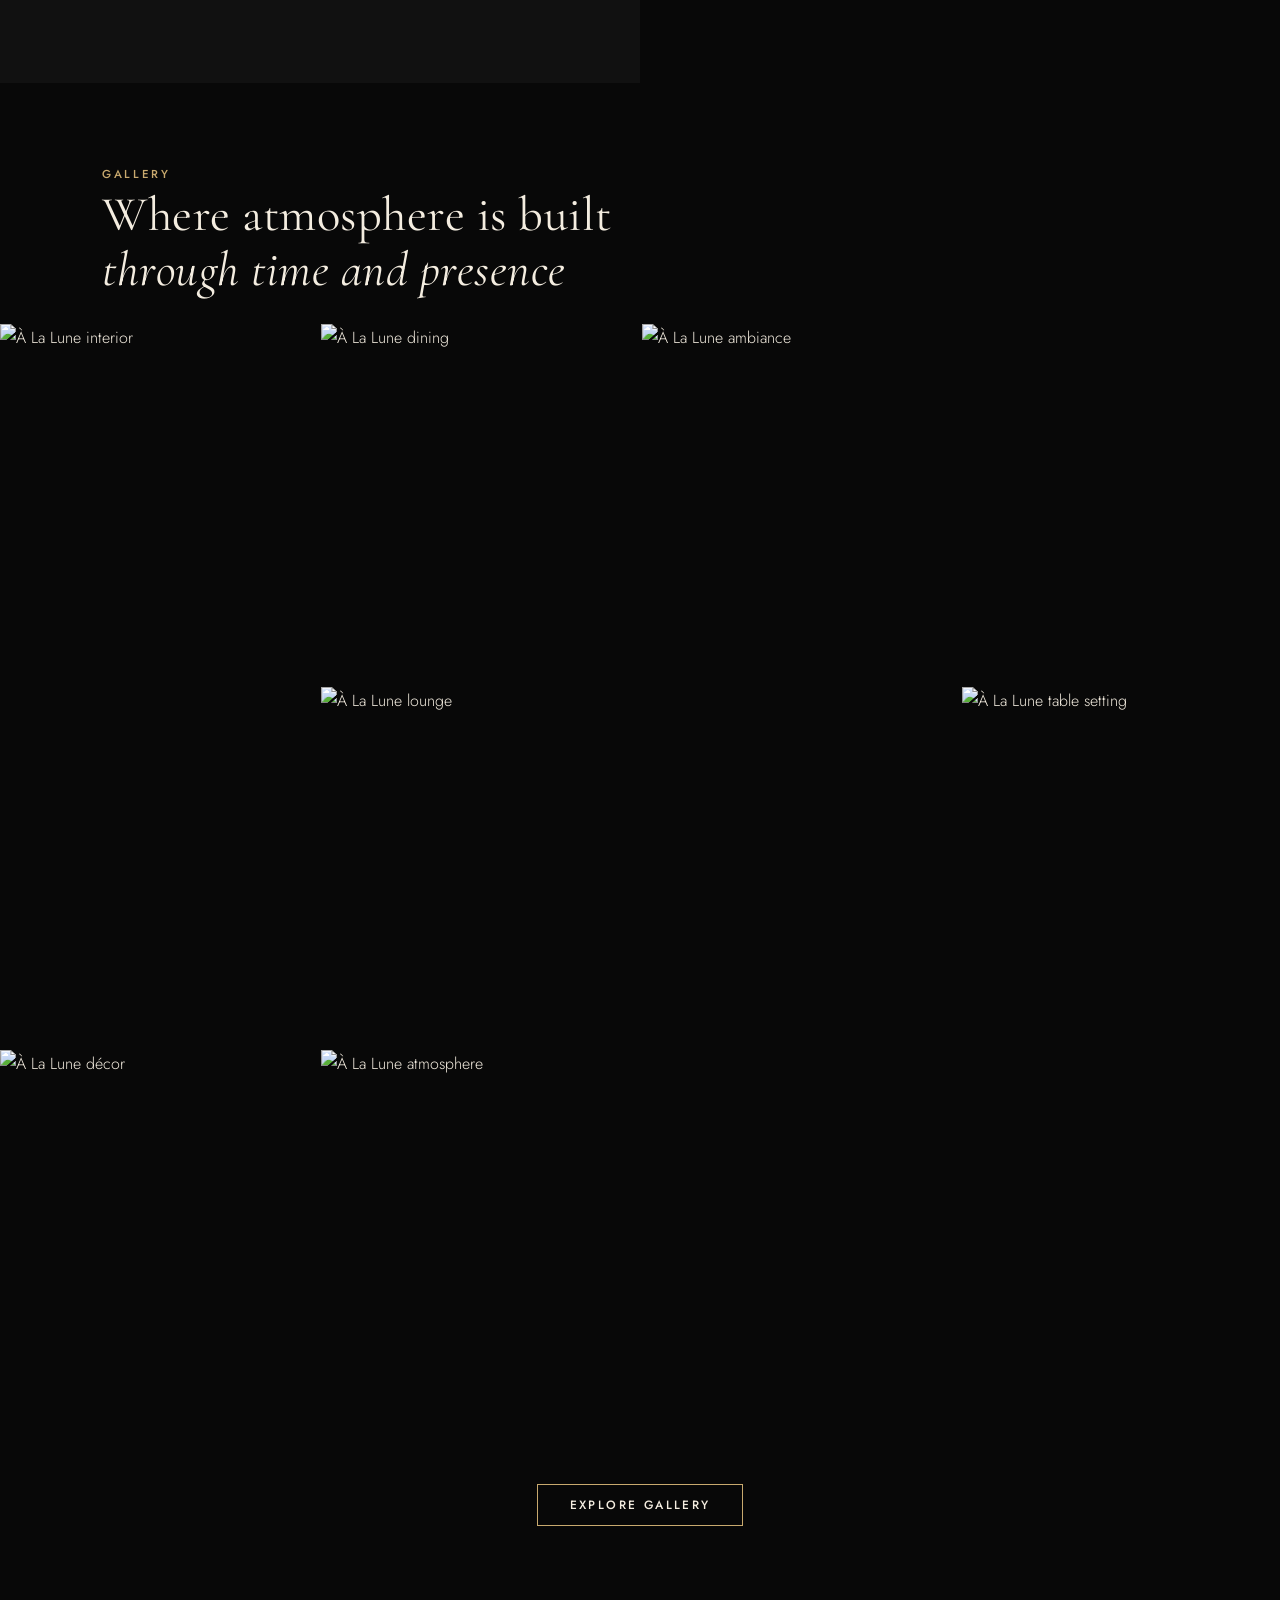
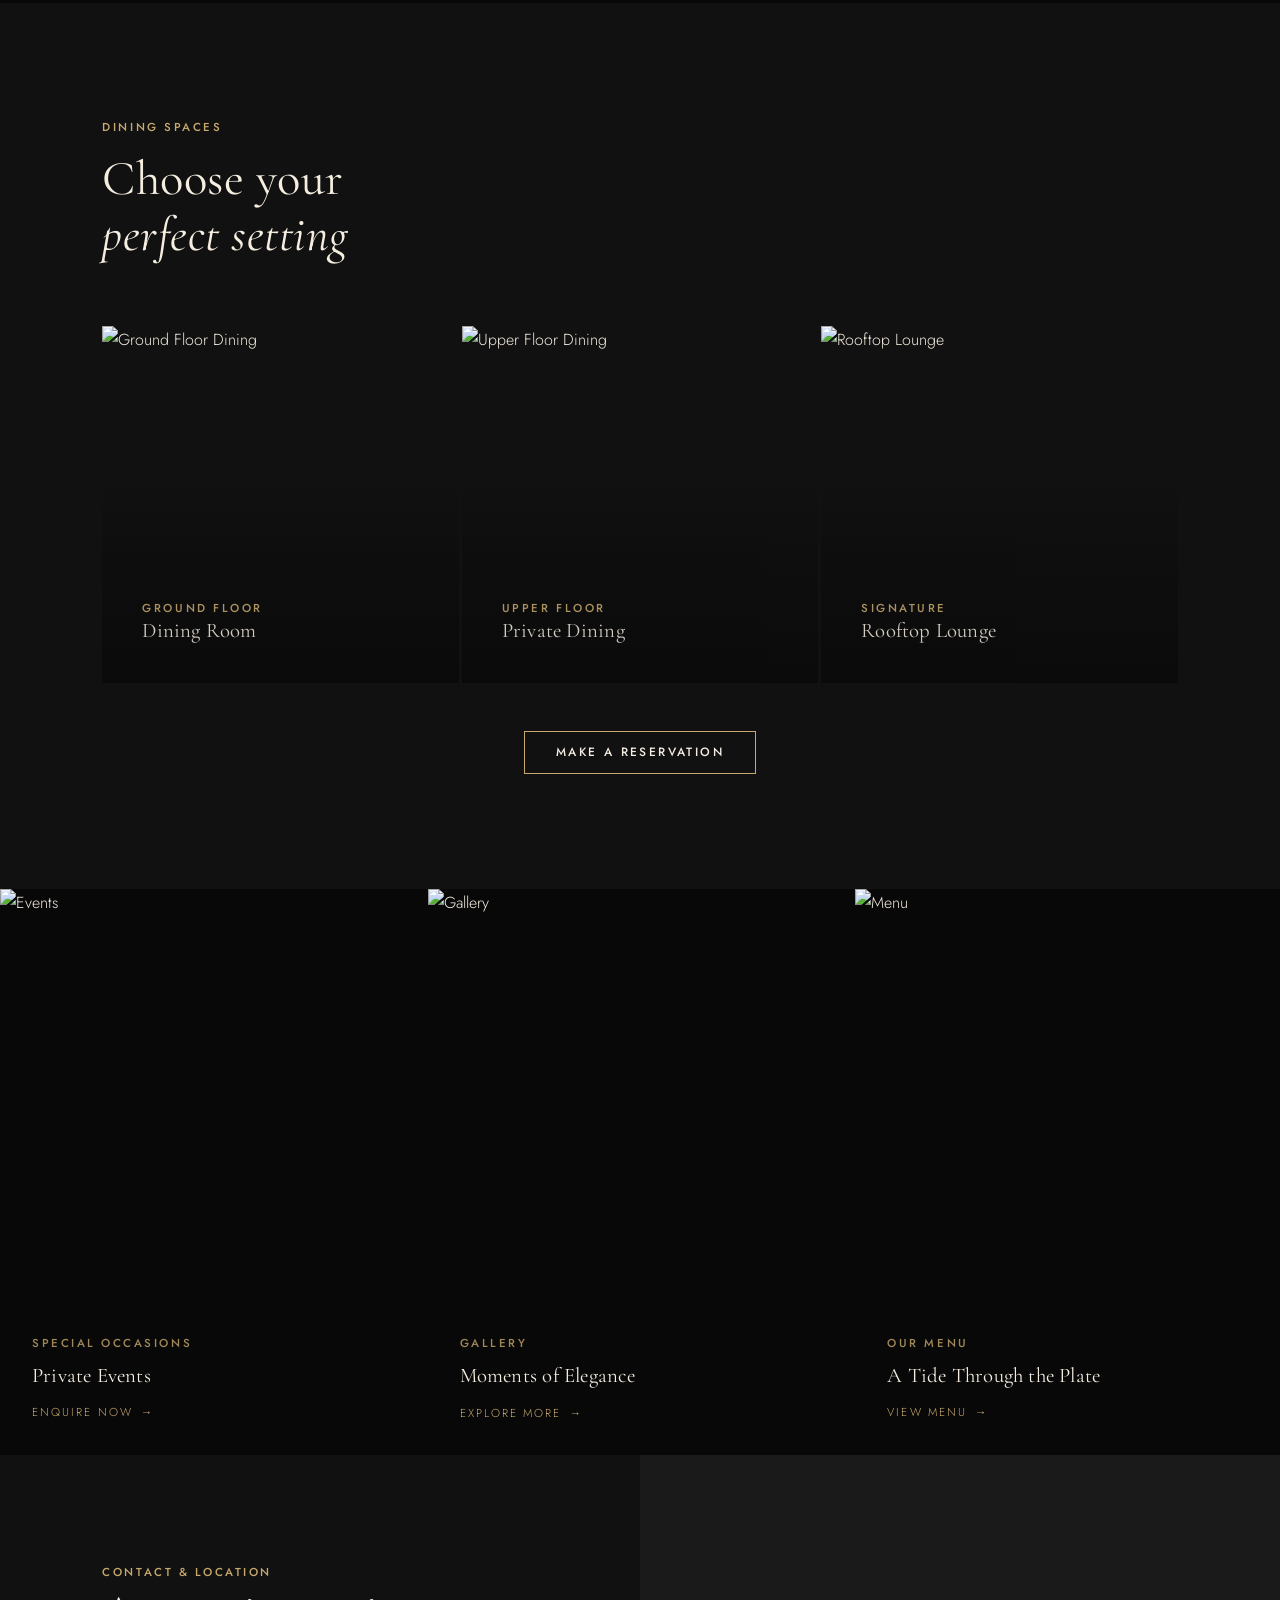
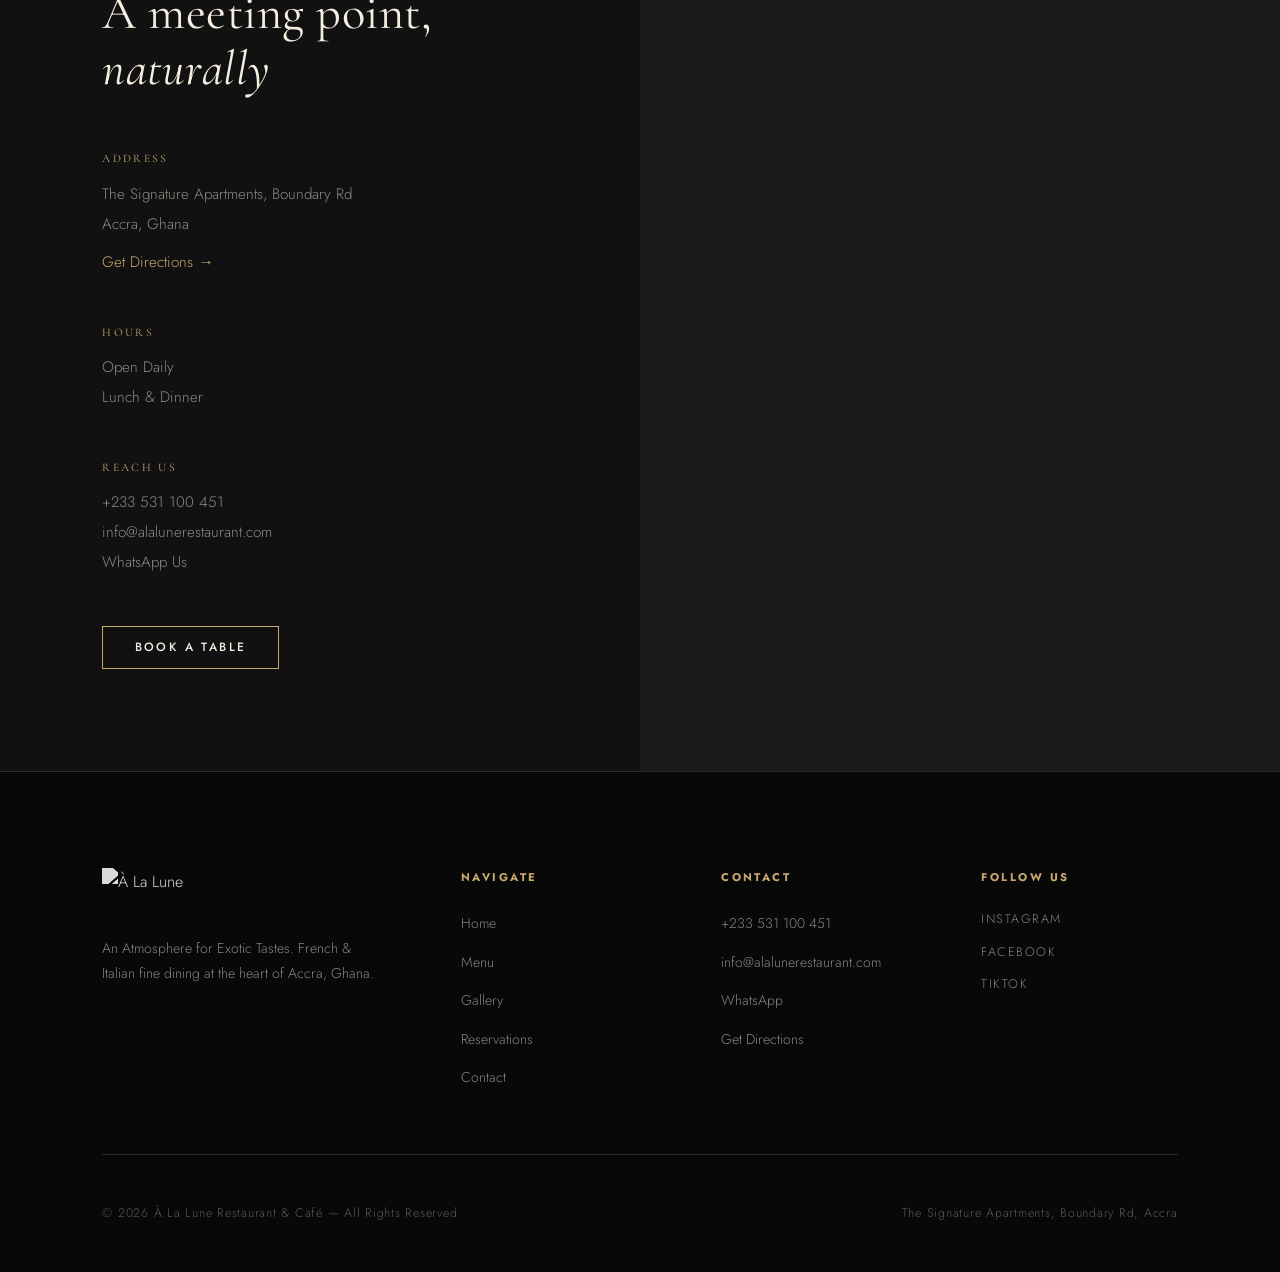
==== commit 8ed6b990: "fix: restore hero video after revert" ====
--- a/index.html
+++ b/index.html
@@ -51,8 +51,11 @@
 
   <!-- ===== HERO ===== -->
   <section class="hero">
-    <div class="hero-bg"
-         data-src="https://alalunerestaurant.com/wp-content/uploads/2025/02/a-la-lune-welcome-new.jpg"
+    <video class="hero-video" autoplay muted loop playsinline
+           poster="https://alalunerestaurant.com/wp-content/uploads/2025/02/a-la-lune-welcome-new.jpg">
+      <source src="https://alalunerestaurant.com/wp-content/uploads/2025/02/0205.mp4" type="video/mp4" />
+    </video>
+    <div class="hero-bg hero-bg-fallback"
          style="background-image: url('https://alalunerestaurant.com/wp-content/uploads/2025/02/a-la-lune-welcome-new.jpg');"></div>
     <div class="hero-overlay"></div>
 
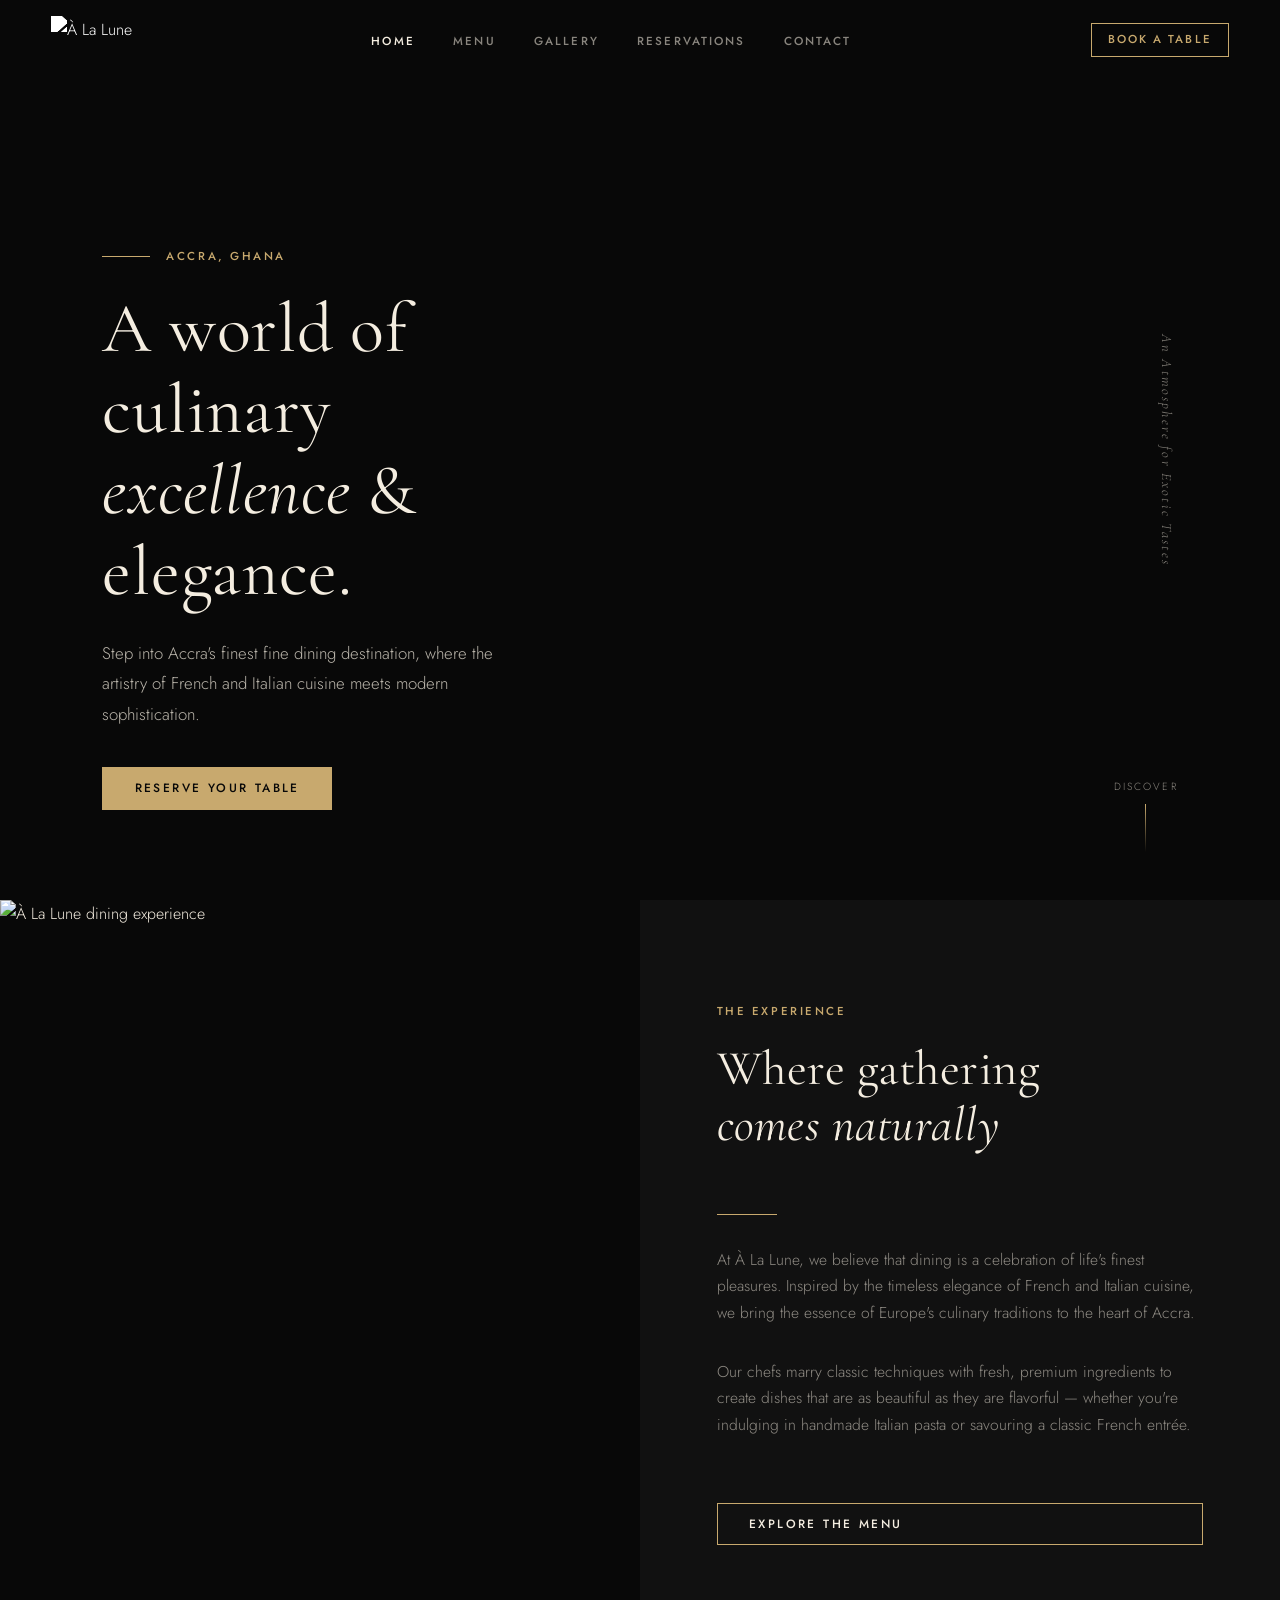
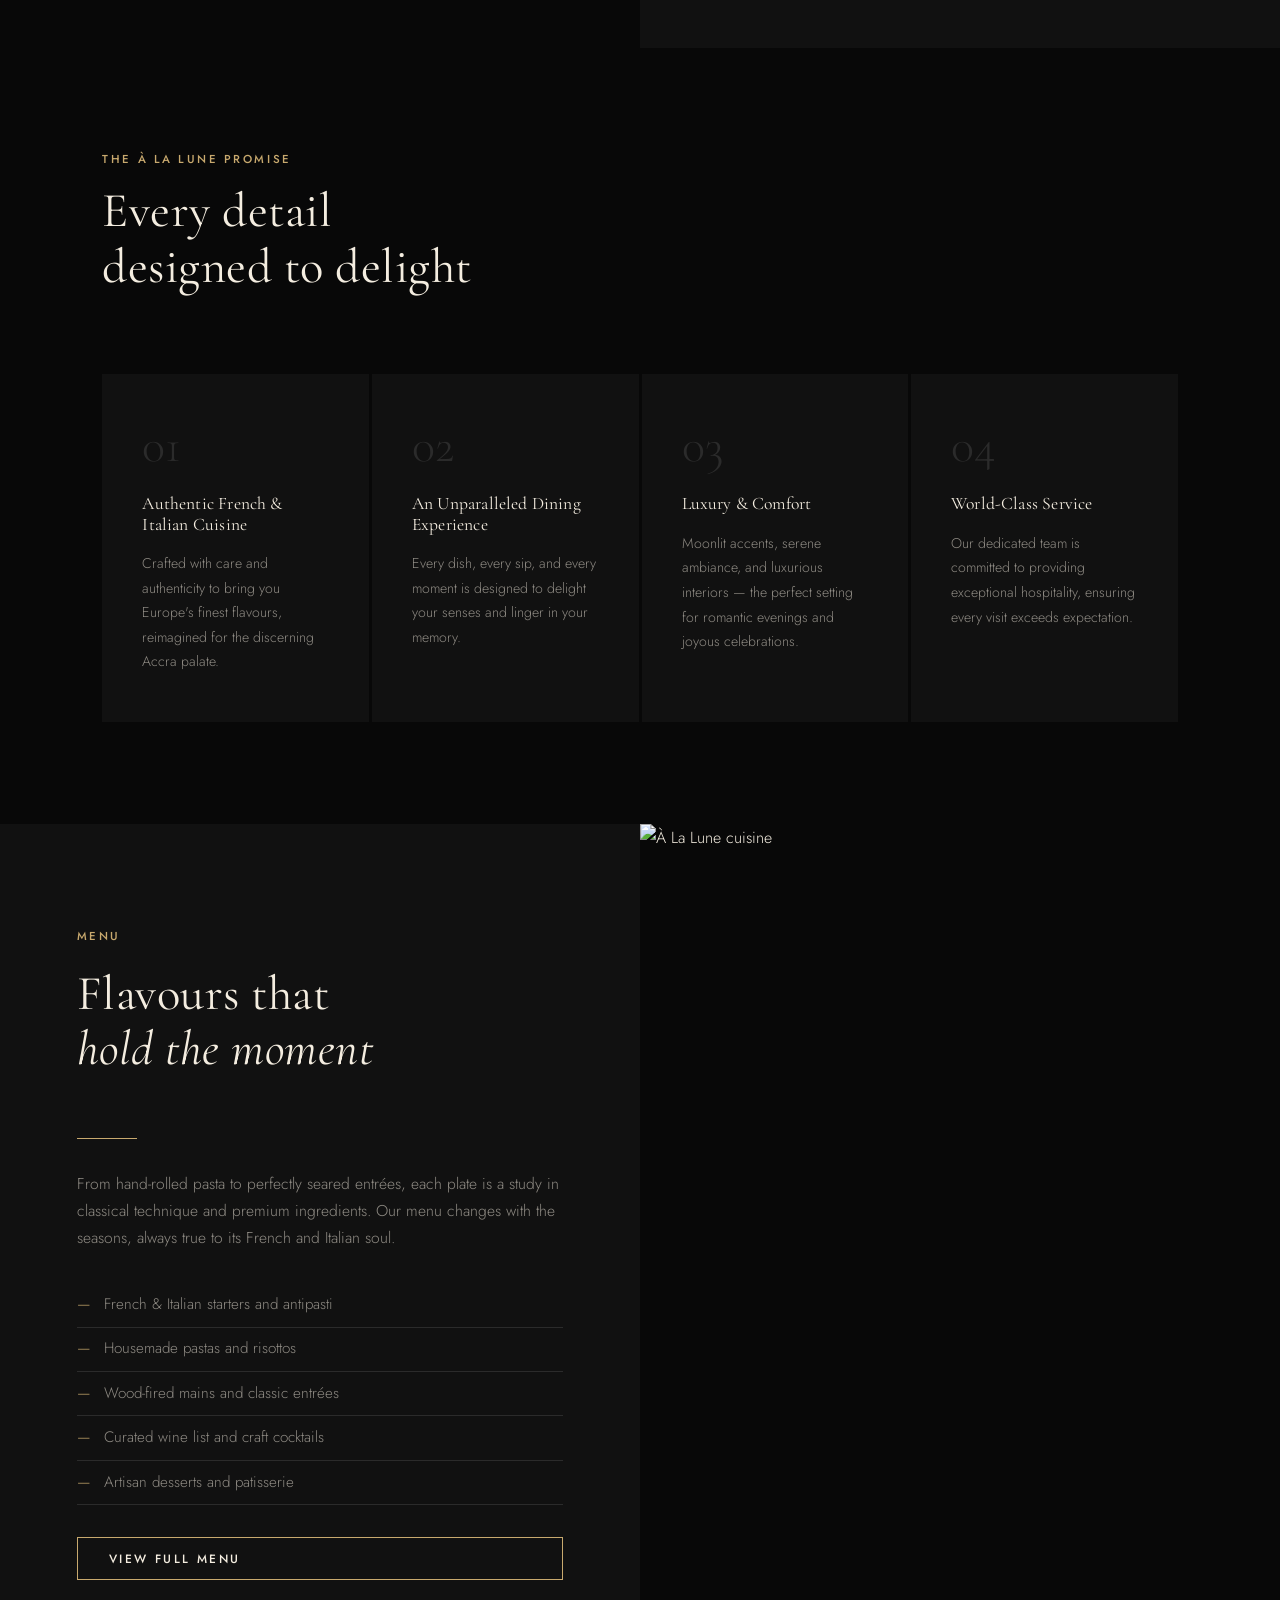
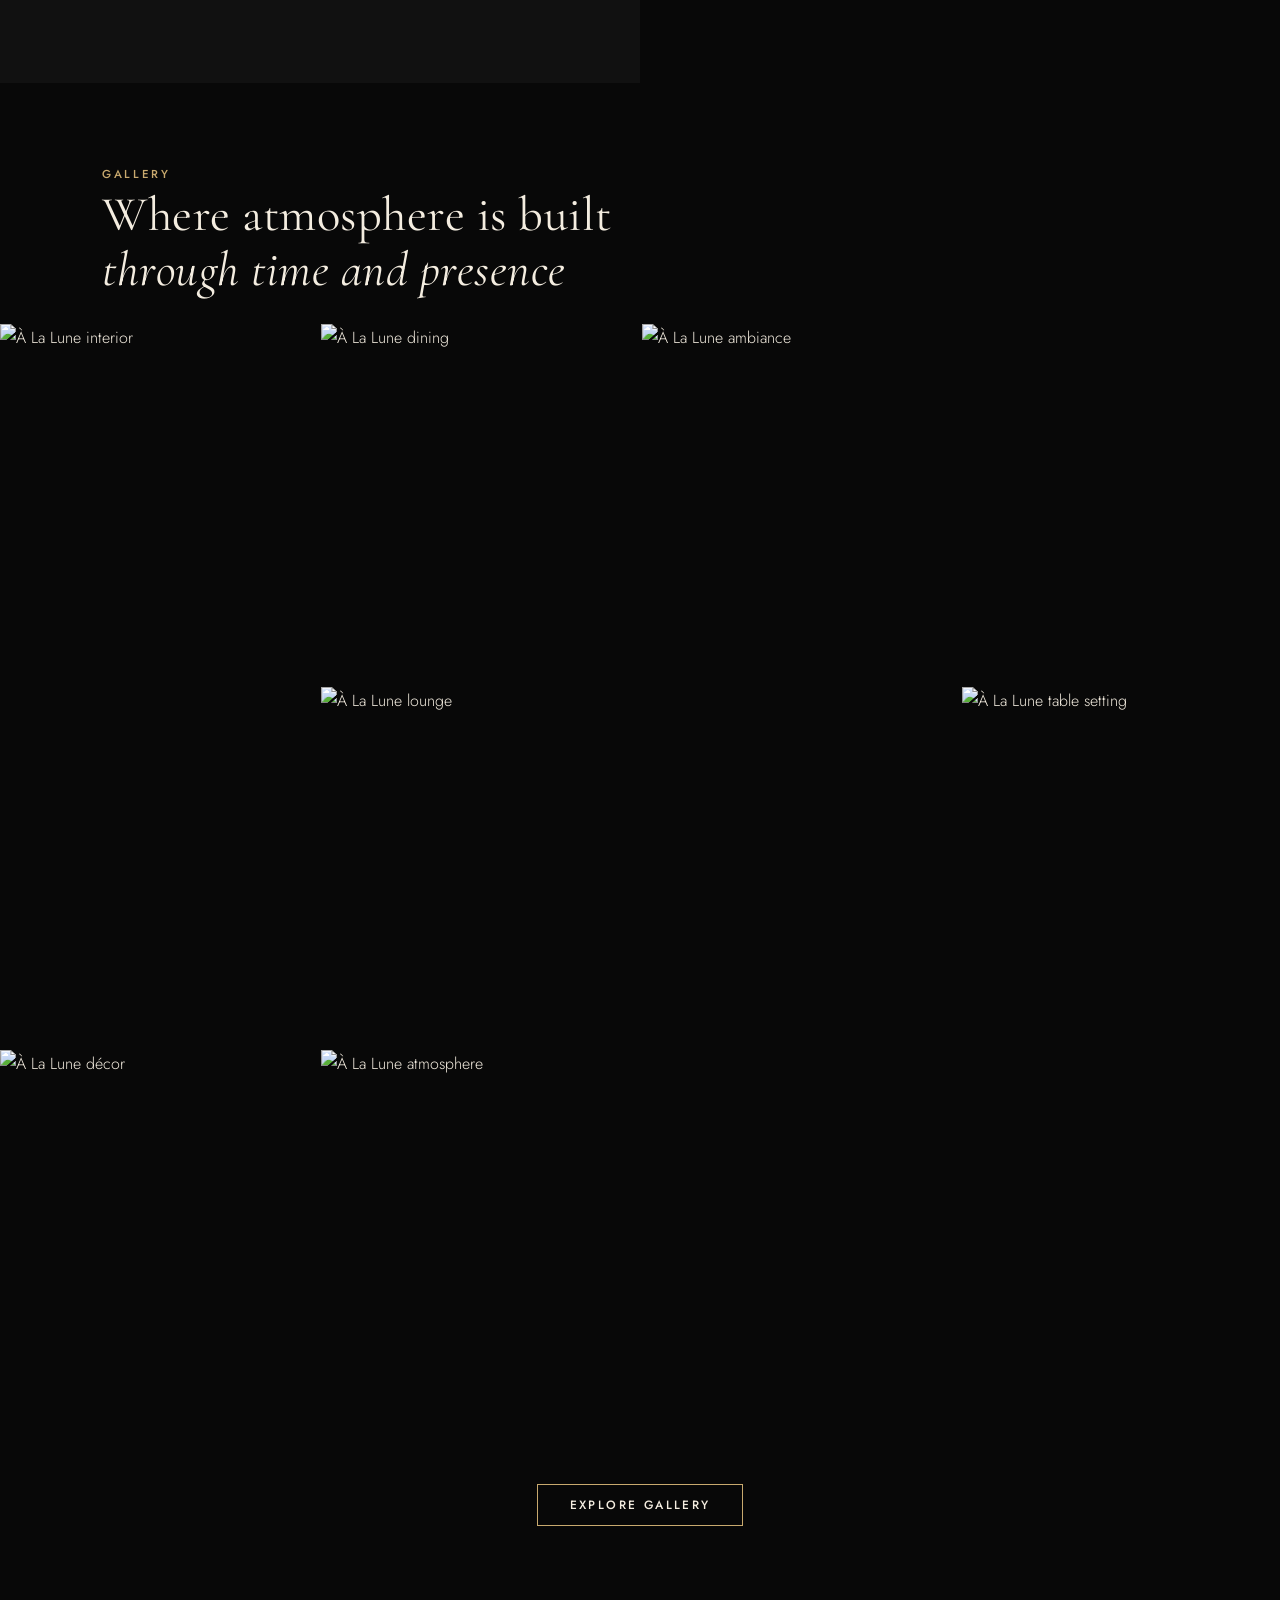
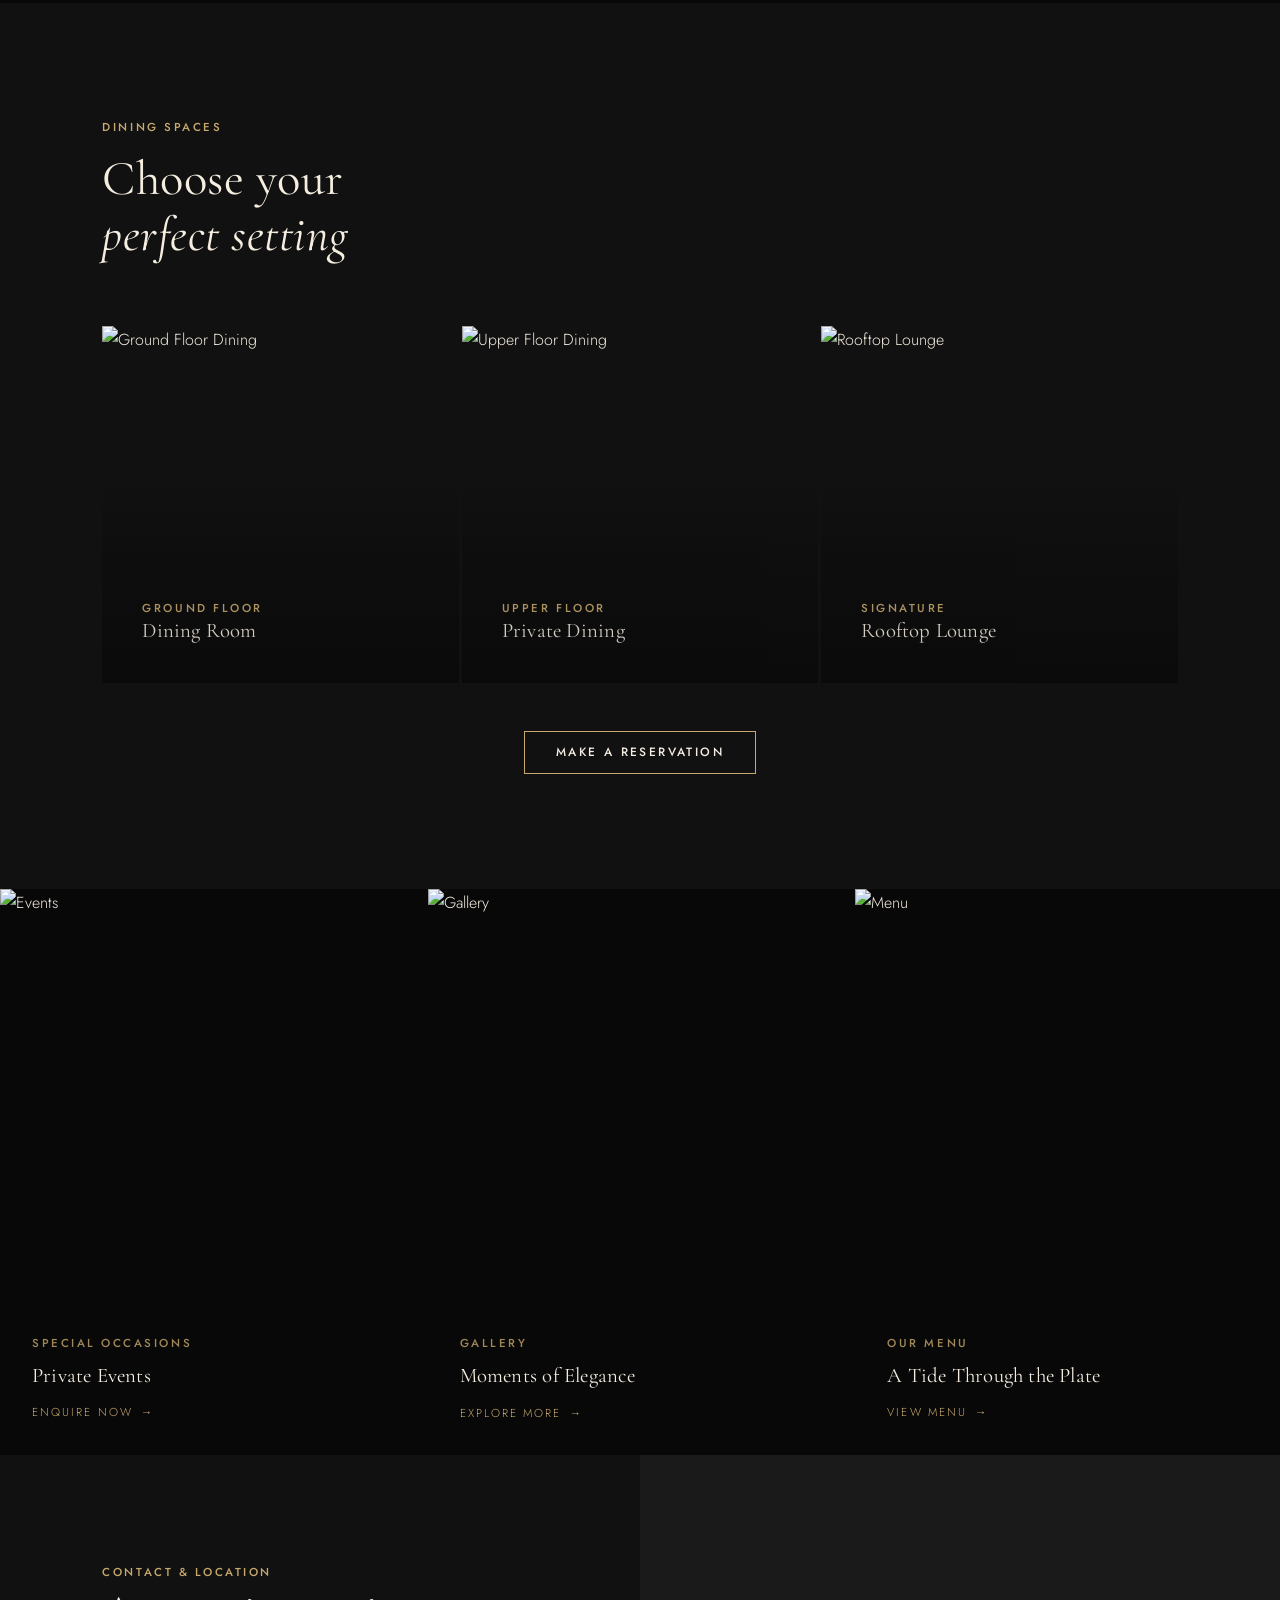
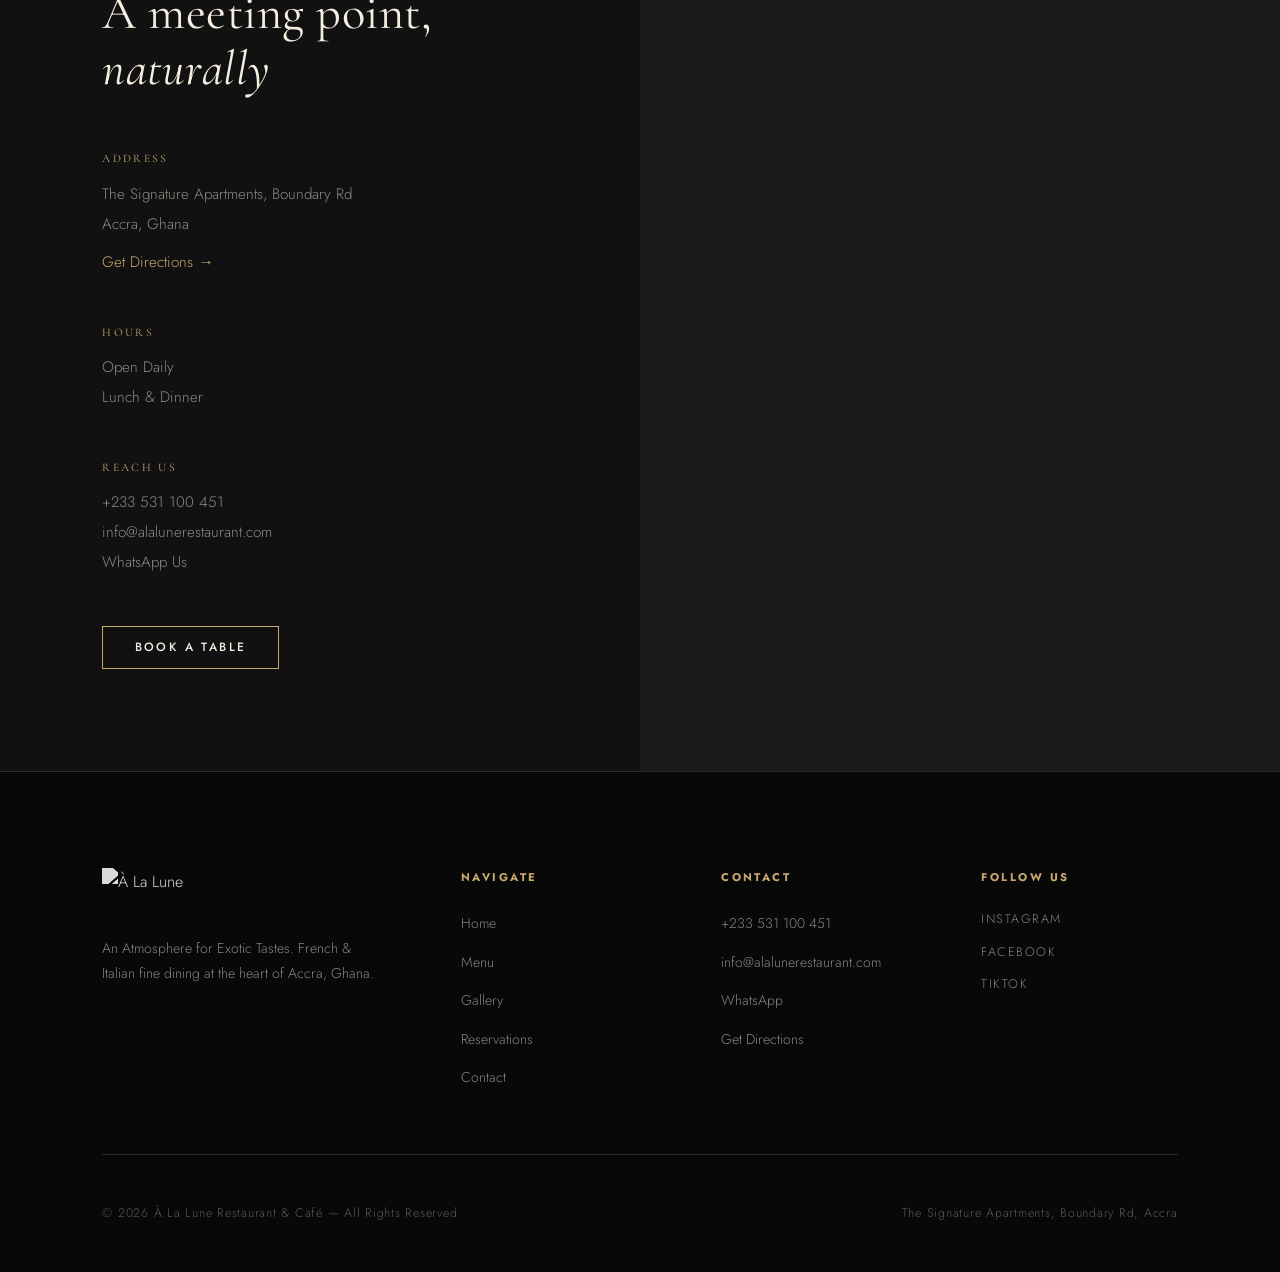
==== commit f18e7636: "Hero: constrain content to 50% width, enforce video loop via JS" ====
--- a/index.html
+++ b/index.html
@@ -334,5 +334,16 @@
   </div>
 
   <script src="js/main.js"></script>
+  <script>
+    // Force hero video to loop continuously
+    const heroVideo = document.querySelector('.hero-video');
+    if (heroVideo) {
+      heroVideo.loop = true;
+      heroVideo.muted = true;
+      heroVideo.play().catch(() => {});
+      heroVideo.addEventListener('ended', () => { heroVideo.currentTime = 0; heroVideo.play(); });
+      heroVideo.addEventListener('pause', () => { heroVideo.play().catch(() => {}); });
+    }
+  </script>
 </body>
 </html>
--- a/css/styles.css
+++ b/css/styles.css
@@ -224,6 +224,16 @@
   padding-bottom: 10vh;
 }
 
+.hero-video {
+  position: absolute;
+  inset: 0;
+  width: 100%;
+  height: 100%;
+  object-fit: cover;
+  object-position: center;
+  z-index: 0;
+}
+
 .hero-bg {
   position: absolute;
   inset: 0;
@@ -231,12 +241,21 @@
   background-position: center;
   transform: scale(1.05);
   transition: transform 12s ease-out;
+  z-index: 0;
 }
 .hero-bg.loaded { transform: scale(1); }
 
+/* Fallback image shown only when video fails */
+.hero-bg-fallback {
+  z-index: 0;
+  display: none;
+}
+.hero-bg-fallback.visible { display: block; }
+
 .hero-overlay {
   position: absolute;
   inset: 0;
+  z-index: 1;
   background: linear-gradient(
     to bottom,
     rgba(8,8,8,0.25) 0%,
@@ -250,6 +269,7 @@
   position: relative;
   z-index: 2;
   padding: 0 8vw;
+  width: 50%;
   max-width: 820px;
 }
 
@@ -528,6 +548,80 @@
   font-size: 0.95rem;
   color: var(--gold);
   white-space: nowrap;
+}
+
+/* ---------- Menu Card Grid ---------- */
+.menu-section-title { margin-bottom: 2.4rem; }
+.menu-section-title .label { display: block; margin-bottom: 0.6rem; }
+.menu-section-title h3 { font-size: clamp(1.4rem, 2.5vw, 2rem); margin-bottom: 0.8rem; }
+
+.menu-cards-grid {
+  display: grid;
+  grid-template-columns: 1fr 1fr;
+  gap: 3px;
+  margin-bottom: 1rem;
+}
+.menu-card {
+  background: var(--deep);
+  display: flex;
+  flex-direction: column;
+  overflow: hidden;
+}
+.menu-card-img {
+  aspect-ratio: 4/3;
+  overflow: hidden;
+  position: relative;
+}
+.menu-card-img img {
+  width: 100%;
+  height: 100%;
+  object-fit: cover;
+  display: block;
+  filter: brightness(0.88) contrast(1.1) saturate(0.85);
+  transition: transform 0.7s cubic-bezier(0.25,0.46,0.45,0.94), filter 0.5s ease;
+}
+.menu-card:hover .menu-card-img img {
+  transform: scale(1.07);
+  filter: brightness(1) contrast(1.05) saturate(1);
+}
+.menu-card-body {
+  padding: 1.2rem 1.4rem 1.4rem;
+  display: flex;
+  flex-direction: column;
+  flex: 1;
+}
+.menu-card-name {
+  font-family: var(--font-serif);
+  font-size: 1.05rem;
+  color: var(--cream);
+  margin-bottom: 0.4rem;
+}
+.menu-card-desc {
+  font-size: 0.8rem;
+  color: var(--text-muted);
+  line-height: 1.65;
+  flex: 1;
+}
+.menu-card-footer {
+  display: flex;
+  align-items: center;
+  justify-content: space-between;
+  margin-top: 1rem;
+  padding-top: 0.8rem;
+  border-top: 1px solid var(--mid);
+}
+.menu-card-price {
+  font-family: var(--font-serif);
+  font-size: 1rem;
+  color: var(--gold);
+}
+.menu-card-tag {
+  font-size: 0.65rem;
+  font-weight: 500;
+  letter-spacing: 0.12em;
+  color: var(--gold);
+  border: 1px solid var(--gold);
+  padding: 0.15em 0.5em;
 }
 
 /* ---------- About / Promise ---------- */
